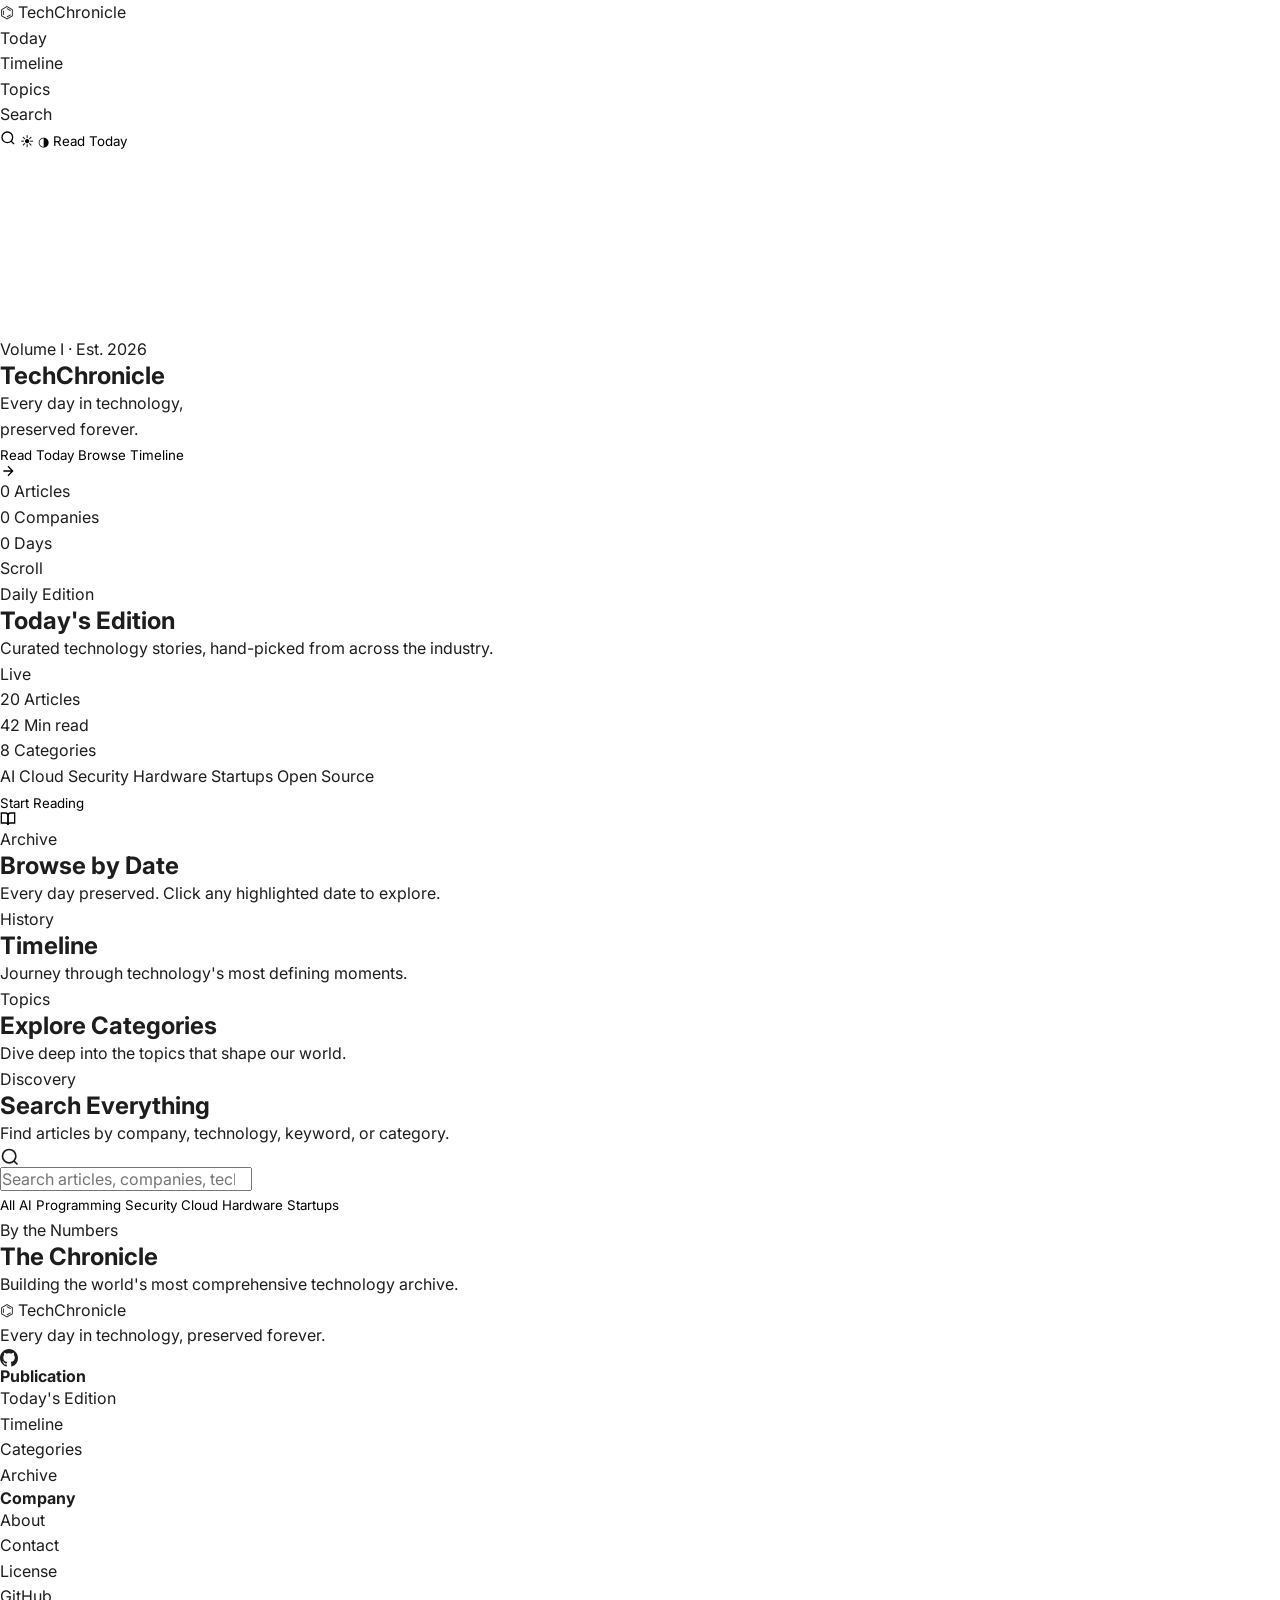
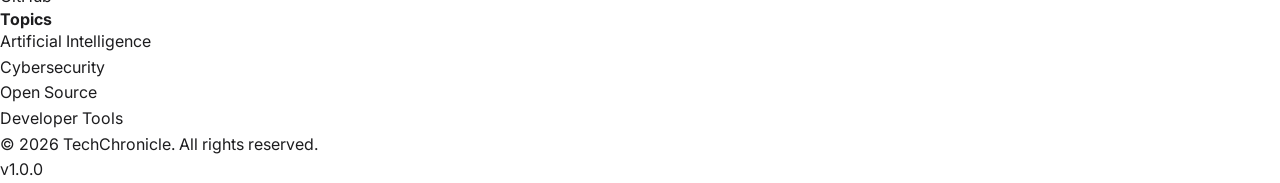
==== index.html @ e3885641 "Add initial site scaffold, CSS variables & reset Introduce the initial front-end scaffold for TechCh" ====
<!DOCTYPE html>
<html lang="en" data-theme="light">
<head>
  <meta charset="UTF-8" />
  <meta name="viewport" content="width=device-width, initial-scale=1.0" />
  <meta name="description" content="TechChronicle — Every day in technology, preserved forever. Premium daily technology publication." />
  <meta name="keywords" content="technology, news, AI, programming, cybersecurity, cloud, startups" />
  <meta property="og:title" content="TechChronicle" />
  <meta property="og:description" content="Every day in technology, preserved forever." />
  <meta property="og:type" content="website" />
  <title>TechChronicle — Every day in technology, preserved forever.</title>
  <link rel="stylesheet" href="css/variables.css" />
  <link rel="stylesheet" href="css/reset.css" />
  <link rel="stylesheet" href="css/typography.css" />
  <link rel="stylesheet" href="css/layout.css" />
  <link rel="stylesheet" href="css/components.css" />
  <link rel="stylesheet" href="css/hero.css" />
  <link rel="stylesheet" href="css/edition.css" />
  <link rel="stylesheet" href="css/reader.css" />
  <link rel="stylesheet" href="css/calendar.css" />
  <link rel="stylesheet" href="css/timeline.css" />
  <link rel="stylesheet" href="css/categories.css" />
  <link rel="stylesheet" href="css/search.css" />
  <link rel="stylesheet" href="css/stats.css" />
  <link rel="stylesheet" href="css/footer.css" />
  <link rel="stylesheet" href="css/animations.css" />
  <link rel="stylesheet" href="css/dark-mode.css" />
  <link rel="preconnect" href="https://fonts.googleapis.com" />
  <link rel="preconnect" href="https://fonts.gstatic.com" crossorigin />
  <link href="https://fonts.googleapis.com/css2?family=Inter:wght@300;400;500;600;700&family=Playfair+Display:ital,wght@0,700;1,400&family=JetBrains+Mono:wght@400;500&display=swap" rel="stylesheet" />
</head>
<body>

  <!-- Navigation -->
  <nav class="nav" id="nav" role="navigation" aria-label="Main navigation">
    <div class="nav__inner">
      <a href="#" class="nav__logo" aria-label="TechChronicle Home">
        <span class="nav__logo-icon" aria-hidden="true">⌬</span>
        <span class="nav__logo-text">TechChronicle</span>
      </a>
      <ul class="nav__links" role="list">
        <li><a href="#edition" class="nav__link">Today</a></li>
        <li><a href="#timeline" class="nav__link">Timeline</a></li>
        <li><a href="#categories" class="nav__link">Topics</a></li>
        <li><a href="#search-section" class="nav__link">Search</a></li>
      </ul>
      <div class="nav__actions">
        <button class="btn btn--ghost btn--sm" id="searchToggle" aria-label="Open search">
          <svg width="16" height="16" viewBox="0 0 24 24" fill="none" stroke="currentColor" stroke-width="2" aria-hidden="true"><circle cx="11" cy="11" r="8"/><path d="m21 21-4.35-4.35"/></svg>
        </button>
        <button class="btn btn--ghost btn--sm theme-toggle" id="themeToggle" aria-label="Toggle dark mode">
          <span class="theme-toggle__icon theme-toggle__sun" aria-hidden="true">☀</span>
          <span class="theme-toggle__icon theme-toggle__moon" aria-hidden="true">◑</span>
        </button>
        <button class="btn btn--primary btn--sm" id="readTodayNav">Read Today</button>
      </div>
      <button class="nav__hamburger" id="navHamburger" aria-label="Toggle menu" aria-expanded="false">
        <span></span><span></span><span></span>
      </button>
    </div>
  </nav>

  <!-- Hero Section -->
  <section class="hero" id="hero" aria-label="Hero">
    <canvas class="hero__canvas" id="heroCanvas" aria-hidden="true"></canvas>
    <div class="hero__grid" aria-hidden="true"></div>
    <div class="hero__inner">
      <div class="hero__badge reveal">
        <span class="hero__badge-dot" aria-hidden="true"></span>
        Volume I · Est. 2026
      </div>
      <h1 class="hero__title reveal">
        <span class="hero__title-line">Tech</span><span class="hero__title-accent">Chronicle</span>
      </h1>
      <p class="hero__subtitle reveal">Every day in technology,<br />preserved forever.</p>
      <div class="hero__actions reveal">
        <button class="btn btn--primary btn--lg" id="readTodayHero">
          Read Today
          <svg width="16" height="16" viewBox="0 0 24 24" fill="none" stroke="currentColor" stroke-width="2" aria-hidden="true"><path d="M5 12h14M12 5l7 7-7 7"/></svg>
        </button>
        <button class="btn btn--ghost btn--lg" id="browseTimeline">
          Browse Timeline
        </button>
      </div>
      <div class="hero__meta reveal">
        <div class="hero__stat">
          <span class="hero__stat-value" data-count="12847">0</span>
          <span class="hero__stat-label">Articles</span>
        </div>
        <div class="hero__divider" aria-hidden="true"></div>
        <div class="hero__stat">
          <span class="hero__stat-value" data-count="4200">0</span>
          <span class="hero__stat-label">Companies</span>
        </div>
        <div class="hero__divider" aria-hidden="true"></div>
        <div class="hero__stat">
          <span class="hero__stat-value" data-count="365">0</span>
          <span class="hero__stat-label">Days</span>
        </div>
      </div>
    </div>
    <div class="hero__scroll-hint reveal" aria-hidden="true">
      <span>Scroll</span>
      <div class="hero__scroll-line"></div>
    </div>
  </section>

  <!-- Today's Edition -->
  <section class="edition" id="edition" aria-label="Today's Edition">
    <div class="container">
      <div class="section-header reveal">
        <div class="section-eyebrow">Daily Edition</div>
        <h2 class="section-title">Today's Edition</h2>
        <p class="section-desc">Curated technology stories, hand-picked from across the industry.</p>
      </div>
      <div class="edition__card reveal" id="editionCard">
        <div class="edition__card-header">
          <div class="edition__date" id="editionDate"></div>
          <div class="edition__badge">Live</div>
        </div>
        <div class="edition__stats">
          <div class="edition__stat">
            <span class="edition__stat-value">20</span>
            <span class="edition__stat-label">Articles</span>
          </div>
          <div class="edition__stat">
            <span class="edition__stat-value">42</span>
            <span class="edition__stat-label">Min read</span>
          </div>
          <div class="edition__stat">
            <span class="edition__stat-value">8</span>
            <span class="edition__stat-label">Categories</span>
          </div>
        </div>
        <div class="edition__categories" id="editionCategories">
          <span class="tag">AI</span>
          <span class="tag">Cloud</span>
          <span class="tag">Security</span>
          <span class="tag">Hardware</span>
          <span class="tag">Startups</span>
          <span class="tag">Open Source</span>
        </div>
        <button class="btn btn--primary btn--lg edition__cta" id="startReadingBtn">
          Start Reading
          <svg width="16" height="16" viewBox="0 0 24 24" fill="none" stroke="currentColor" stroke-width="2" aria-hidden="true"><path d="M2 3h6a4 4 0 0 1 4 4v14a3 3 0 0 0-3-3H2z"/><path d="M22 3h-6a4 4 0 0 0-4 4v14a3 3 0 0 1 3-3h7z"/></svg>
        </button>
      </div>
      <div class="edition__preview reveal" id="articlePreviewGrid"></div>
    </div>
  </section>

  <!-- Reader -->
  <section class="reader" id="reader" aria-label="Article Reader" hidden>
    <div class="reader__progress" id="readerProgress" role="progressbar" aria-valuemin="0" aria-valuemax="100" aria-valuenow="0">
      <div class="reader__progress-bar" id="readerProgressBar"></div>
    </div>
    <div class="reader__header">
      <button class="btn btn--ghost btn--sm" id="closeReader" aria-label="Close reader">
        <svg width="16" height="16" viewBox="0 0 24 24" fill="none" stroke="currentColor" stroke-width="2" aria-hidden="true"><path d="M18 6 6 18M6 6l12 12"/></svg>
        Close
      </button>
      <div class="reader__page-indicator" id="pageIndicator">Page 1 of 20</div>
      <div class="reader__reading-time" id="readerTime">5 min read</div>
    </div>
    <div class="reader__content" id="readerContent" role="main" aria-live="polite"></div>
    <div class="reader__nav">
      <button class="btn btn--ghost" id="prevArticle" aria-label="Previous article">
        <svg width="16" height="16" viewBox="0 0 24 24" fill="none" stroke="currentColor" stroke-width="2" aria-hidden="true"><path d="m15 18-6-6 6-6"/></svg>
        Previous
      </button>
      <div class="reader__dots" id="readerDots" aria-label="Article navigation" role="tablist"></div>
      <button class="btn btn--primary" id="nextArticle" aria-label="Next article">
        Next
        <svg width="16" height="16" viewBox="0 0 24 24" fill="none" stroke="currentColor" stroke-width="2" aria-hidden="true"><path d="m9 18 6-6-6-6"/></svg>
      </button>
    </div>
  </section>

  <!-- Calendar -->
  <section class="calendar-section" id="calendar" aria-label="Article Calendar">
    <div class="container">
      <div class="section-header reveal">
        <div class="section-eyebrow">Archive</div>
        <h2 class="section-title">Browse by Date</h2>
        <p class="section-desc">Every day preserved. Click any highlighted date to explore.</p>
      </div>
      <div class="calendar reveal" id="calendarWidget" role="application" aria-label="Calendar"></div>
    </div>
  </section>

  <!-- Timeline -->
  <section class="timeline-section" id="timeline" aria-label="Timeline">
    <div class="container">
      <div class="section-header reveal">
        <div class="section-eyebrow">History</div>
        <h2 class="section-title">Timeline</h2>
        <p class="section-desc">Journey through technology's most defining moments.</p>
      </div>
      <div class="timeline" id="timelineWidget" role="list"></div>
    </div>
  </section>

  <!-- Categories -->
  <section class="categories-section" id="categories" aria-label="Categories">
    <div class="container">
      <div class="section-header reveal">
        <div class="section-eyebrow">Topics</div>
        <h2 class="section-title">Explore Categories</h2>
        <p class="section-desc">Dive deep into the topics that shape our world.</p>
      </div>
      <div class="categories-grid reveal" id="categoriesGrid" role="list"></div>
    </div>
  </section>

  <!-- Search -->
  <section class="search-section" id="search-section" aria-label="Search">
    <div class="container">
      <div class="section-header reveal">
        <div class="section-eyebrow">Discovery</div>
        <h2 class="section-title">Search Everything</h2>
        <p class="section-desc">Find articles by company, technology, keyword, or category.</p>
      </div>
      <div class="search reveal" id="searchWidget">
        <div class="search__input-wrap">
          <svg class="search__icon" width="20" height="20" viewBox="0 0 24 24" fill="none" stroke="currentColor" stroke-width="2" aria-hidden="true"><circle cx="11" cy="11" r="8"/><path d="m21 21-4.35-4.35"/></svg>
          <input
            type="search"
            class="search__input"
            id="searchInput"
            placeholder="Search articles, companies, technologies…"
            autocomplete="off"
            aria-label="Search articles"
            aria-controls="searchResults"
          />
          <button class="search__clear" id="searchClear" aria-label="Clear search" hidden>
            <svg width="16" height="16" viewBox="0 0 24 24" fill="none" stroke="currentColor" stroke-width="2" aria-hidden="true"><path d="M18 6 6 18M6 6l12 12"/></svg>
          </button>
        </div>
        <div class="search__filters" role="group" aria-label="Filter by category">
          <button class="search__filter active" data-filter="all">All</button>
          <button class="search__filter" data-filter="AI">AI</button>
          <button class="search__filter" data-filter="Programming">Programming</button>
          <button class="search__filter" data-filter="Cybersecurity">Security</button>
          <button class="search__filter" data-filter="Cloud">Cloud</button>
          <button class="search__filter" data-filter="Hardware">Hardware</button>
          <button class="search__filter" data-filter="Startups">Startups</button>
        </div>
        <div class="search__results" id="searchResults" role="region" aria-live="polite" aria-label="Search results"></div>
      </div>
    </div>
  </section>

  <!-- Statistics -->
  <section class="stats-section" id="stats" aria-label="Statistics">
    <div class="container">
      <div class="section-header reveal">
        <div class="section-eyebrow">By the Numbers</div>
        <h2 class="section-title">The Chronicle</h2>
        <p class="section-desc">Building the world's most comprehensive technology archive.</p>
      </div>
      <div class="stats-grid reveal" id="statsGrid" role="list"></div>
    </div>
  </section>

  <!-- Footer -->
  <footer class="footer" role="contentinfo">
    <div class="container">
      <div class="footer__top">
        <div class="footer__brand">
          <a href="#" class="nav__logo" aria-label="TechChronicle Home">
            <span class="nav__logo-icon" aria-hidden="true">⌬</span>
            <span class="nav__logo-text">TechChronicle</span>
          </a>
          <p class="footer__tagline">Every day in technology, preserved forever.</p>
          <div class="footer__social">
            <a href="https://github.com" class="footer__social-link" aria-label="GitHub" rel="noopener">
              <svg width="18" height="18" viewBox="0 0 24 24" fill="currentColor" aria-hidden="true"><path d="M12 0C5.37 0 0 5.37 0 12c0 5.31 3.435 9.795 8.205 11.385.6.105.825-.255.825-.57 0-.285-.015-1.23-.015-2.235-3.015.555-3.795-.735-4.035-1.41-.135-.345-.72-1.41-1.23-1.695-.42-.225-1.02-.78-.015-.795.945-.015 1.62.87 1.845 1.23 1.08 1.815 2.805 1.305 3.495.99.105-.78.42-1.305.765-1.605-2.67-.3-5.46-1.335-5.46-5.925 0-1.305.465-2.385 1.23-3.225-.12-.3-.54-1.53.12-3.18 0 0 1.005-.315 3.3 1.23.96-.27 1.98-.405 3-.405s2.04.135 3 .405c2.295-1.56 3.3-1.23 3.3-1.23.66 1.65.24 2.88.12 3.18.765.84 1.23 1.905 1.23 3.225 0 4.605-2.805 5.625-5.475 5.925.435.375.81 1.095.81 2.22 0 1.605-.015 2.895-.015 3.3 0 .315.225.69.825.57A12.02 12.02 0 0 0 24 12c0-6.63-5.37-12-12-12z"/></svg>
            </a>
          </div>
        </div>
        <div class="footer__links">
          <div class="footer__col">
            <h4 class="footer__col-title">Publication</h4>
            <ul class="footer__col-list" role="list">
              <li><a href="#edition" class="footer__link">Today's Edition</a></li>
              <li><a href="#timeline" class="footer__link">Timeline</a></li>
              <li><a href="#categories" class="footer__link">Categories</a></li>
              <li><a href="#calendar" class="footer__link">Archive</a></li>
            </ul>
          </div>
          <div class="footer__col">
            <h4 class="footer__col-title">Company</h4>
            <ul class="footer__col-list" role="list">
              <li><a href="#" class="footer__link">About</a></li>
              <li><a href="#" class="footer__link">Contact</a></li>
              <li><a href="#" class="footer__link">License</a></li>
              <li><a href="https://github.com" class="footer__link" rel="noopener">GitHub</a></li>
            </ul>
          </div>
          <div class="footer__col">
            <h4 class="footer__col-title">Topics</h4>
            <ul class="footer__col-list" role="list">
              <li><a href="#" class="footer__link">Artificial Intelligence</a></li>
              <li><a href="#" class="footer__link">Cybersecurity</a></li>
              <li><a href="#" class="footer__link">Open Source</a></li>
              <li><a href="#" class="footer__link">Developer Tools</a></li>
            </ul>
          </div>
        </div>
      </div>
      <div class="footer__bottom">
        <p class="footer__copy">© 2026 TechChronicle. All rights reserved.</p>
        <p class="footer__version">v1.0.0</p>
      </div>
    </div>
  </footer>

  <!-- Mobile search overlay -->
  <div class="search-overlay" id="searchOverlay" role="dialog" aria-modal="true" aria-label="Search" hidden>
    <div class="search-overlay__inner">
      <div class="search__input-wrap">
        <svg class="search__icon" width="20" height="20" viewBox="0 0 24 24" fill="none" stroke="currentColor" stroke-width="2" aria-hidden="true"><circle cx="11" cy="11" r="8"/><path d="m21 21-4.35-4.35"/></svg>
        <input type="search" class="search__input" id="overlaySearchInput" placeholder="Search…" autocomplete="off" aria-label="Quick search" />
      </div>
      <button class="btn btn--ghost btn--sm" id="closeSearchOverlay" aria-label="Close search">Cancel</button>
    </div>
  </div>

  <script src="js/data.js"></script>
  <script src="js/theme.js"></script>
  <script src="js/canvas.js"></script>
  <script src="js/hero.js"></script>
  <script src="js/edition.js"></script>
  <script src="js/reader.js"></script>
  <script src="js/calendar.js"></script>
  <script src="js/timeline.js"></script>
  <script src="js/categories.js"></script>
  <script src="js/search.js"></script>
  <script src="js/stats.js"></script>
  <script src="js/nav.js"></script>
  <script src="js/animations.js"></script>
  <script src="js/app.js"></script>
</body>
</html>
---- css/variables.css ----
/* ============================================================
   CSS Custom Properties — Light + Dark tokens
   ============================================================ */

:root {
  /* Brand */
  --accent:        #0A84FF;
  --accent-hover:  #0070E0;
  --accent-soft:   rgba(10, 132, 255, 0.12);

  /* Backgrounds */
  --bg-primary:    #FFFFFF;
  --bg-secondary:  #F5F5F7;
  --bg-tertiary:   #EBEBED;
  --bg-glass:      rgba(255, 255, 255, 0.72);
  --bg-overlay:    rgba(0, 0, 0, 0.48);

  /* Surfaces */
  --surface-1:     #FFFFFF;
  --surface-2:     #F5F5F7;
  --surface-3:     #E8E8ED;

  /* Text */
  --text-primary:  #1D1D1F;
  --text-secondary:#6E6E73;
  --text-tertiary: #8E8E93;
  --text-inverse:  #FFFFFF;

  /* Borders */
  --border:        rgba(0, 0, 0, 0.08);
  --border-strong: rgba(0, 0, 0, 0.16);

  /* Shadows */
  --shadow-xs:  0 1px 2px rgba(0,0,0,.06);
  --shadow-sm:  0 1px 4px rgba(0,0,0,.08), 0 2px 8px rgba(0,0,0,.04);
  --shadow-md:  0 4px 16px rgba(0,0,0,.08), 0 2px 6px rgba(0,0,0,.04);
  --shadow-lg:  0 12px 40px rgba(0,0,0,.12), 0 4px 12px rgba(0,0,0,.06);
  --shadow-xl:  0 24px 64px rgba(0,0,0,.14), 0 8px 20px rgba(0,0,0,.08);

  /* Typography */
  --font-sans:  "Inter", -apple-system, BlinkMacSystemFont, "Segoe UI", sans-serif;
  --font-serif: "Playfair Display", Georgia, serif;
  --font-mono:  "JetBrains Mono", "Fira Code", monospace;

  /* Spacing */
  --space-1:   4px;
  --space-2:   8px;
  --space-3:   12px;
  --space-4:   16px;
  --space-5:   20px;
  --space-6:   24px;
  --space-8:   32px;
  --space-10:  40px;
  --space-12:  48px;
  --space-16:  64px;
  --space-20:  80px;
  --space-24:  96px;
  --space-32:  128px;

  /* Radius */
  --radius-sm:   6px;
  --radius-md:   12px;
  --radius-lg:   20px;
  --radius-xl:   28px;
  --radius-full: 9999px;

  /* Transitions */
  --ease:          cubic-bezier(0.25, 0.46, 0.45, 0.94);
  --ease-spring:   cubic-bezier(0.34, 1.56, 0.64, 1);
  --ease-out:      cubic-bezier(0.0, 0.0, 0.2, 1);
  --ease-in-out:   cubic-bezier(0.4, 0, 0.2, 1);
  --dur-fast:      150ms;
  --dur-base:      250ms;
  --dur-slow:      400ms;
  --dur-slower:    600ms;

  /* Layout */
  --nav-height:    64px;
  --container-xl:  1280px;
  --container-lg:  1024px;
  --container-md:  768px;

  /* Z-index */
  --z-base:    0;
  --z-raised:  10;
  --z-dropdown:200;
  --z-sticky:  300;
  --z-modal:   400;
  --z-toast:   500;
}

/* Dark mode tokens */
[data-theme="dark"] {
  --bg-primary:    #000000;
  --bg-secondary:  #111113;
  --bg-tertiary:   #1C1C1E;
  --bg-glass:      rgba(28, 28, 30, 0.80);
  --bg-overlay:    rgba(0, 0, 0, 0.72);

  --surface-1:     #1C1C1E;
  --surface-2:     #2C2C2E;
  --surface-3:     #3A3A3C;

  --text-primary:  #F5F5F7;
  --text-secondary:#A1A1A6;
  --text-tertiary: #6E6E73;
  --text-inverse:  #1D1D1F;

  --border:        rgba(255, 255, 255, 0.08);
  --border-strong: rgba(255, 255, 255, 0.16);

  --shadow-xs:  0 1px 2px rgba(0,0,0,.24);
  --shadow-sm:  0 1px 4px rgba(0,0,0,.32), 0 2px 8px rgba(0,0,0,.16);
  --shadow-md:  0 4px 16px rgba(0,0,0,.32), 0 2px 6px rgba(0,0,0,.16);
  --shadow-lg:  0 12px 40px rgba(0,0,0,.48), 0 4px 12px rgba(0,0,0,.24);
  --shadow-xl:  0 24px 64px rgba(0,0,0,.56), 0 8px 20px rgba(0,0,0,.32);

  --accent-soft: rgba(10, 132, 255, 0.18);
}
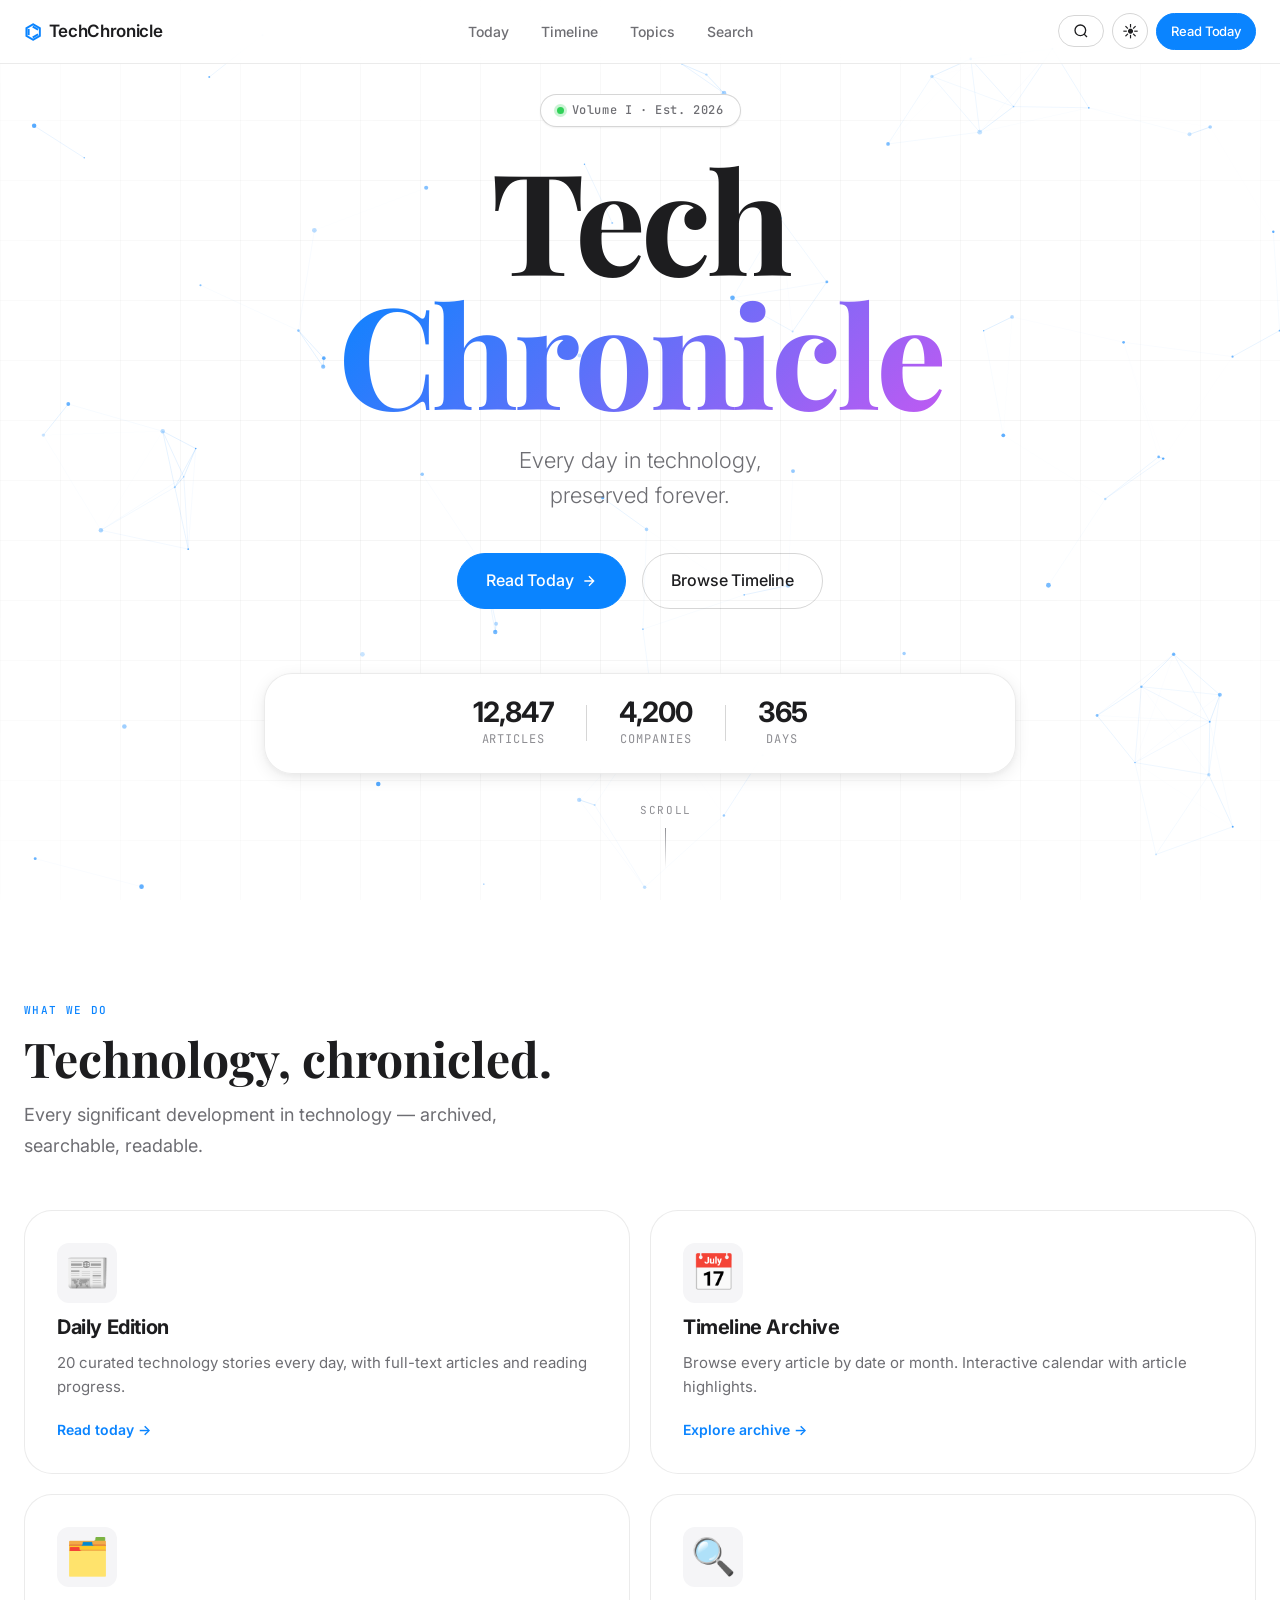
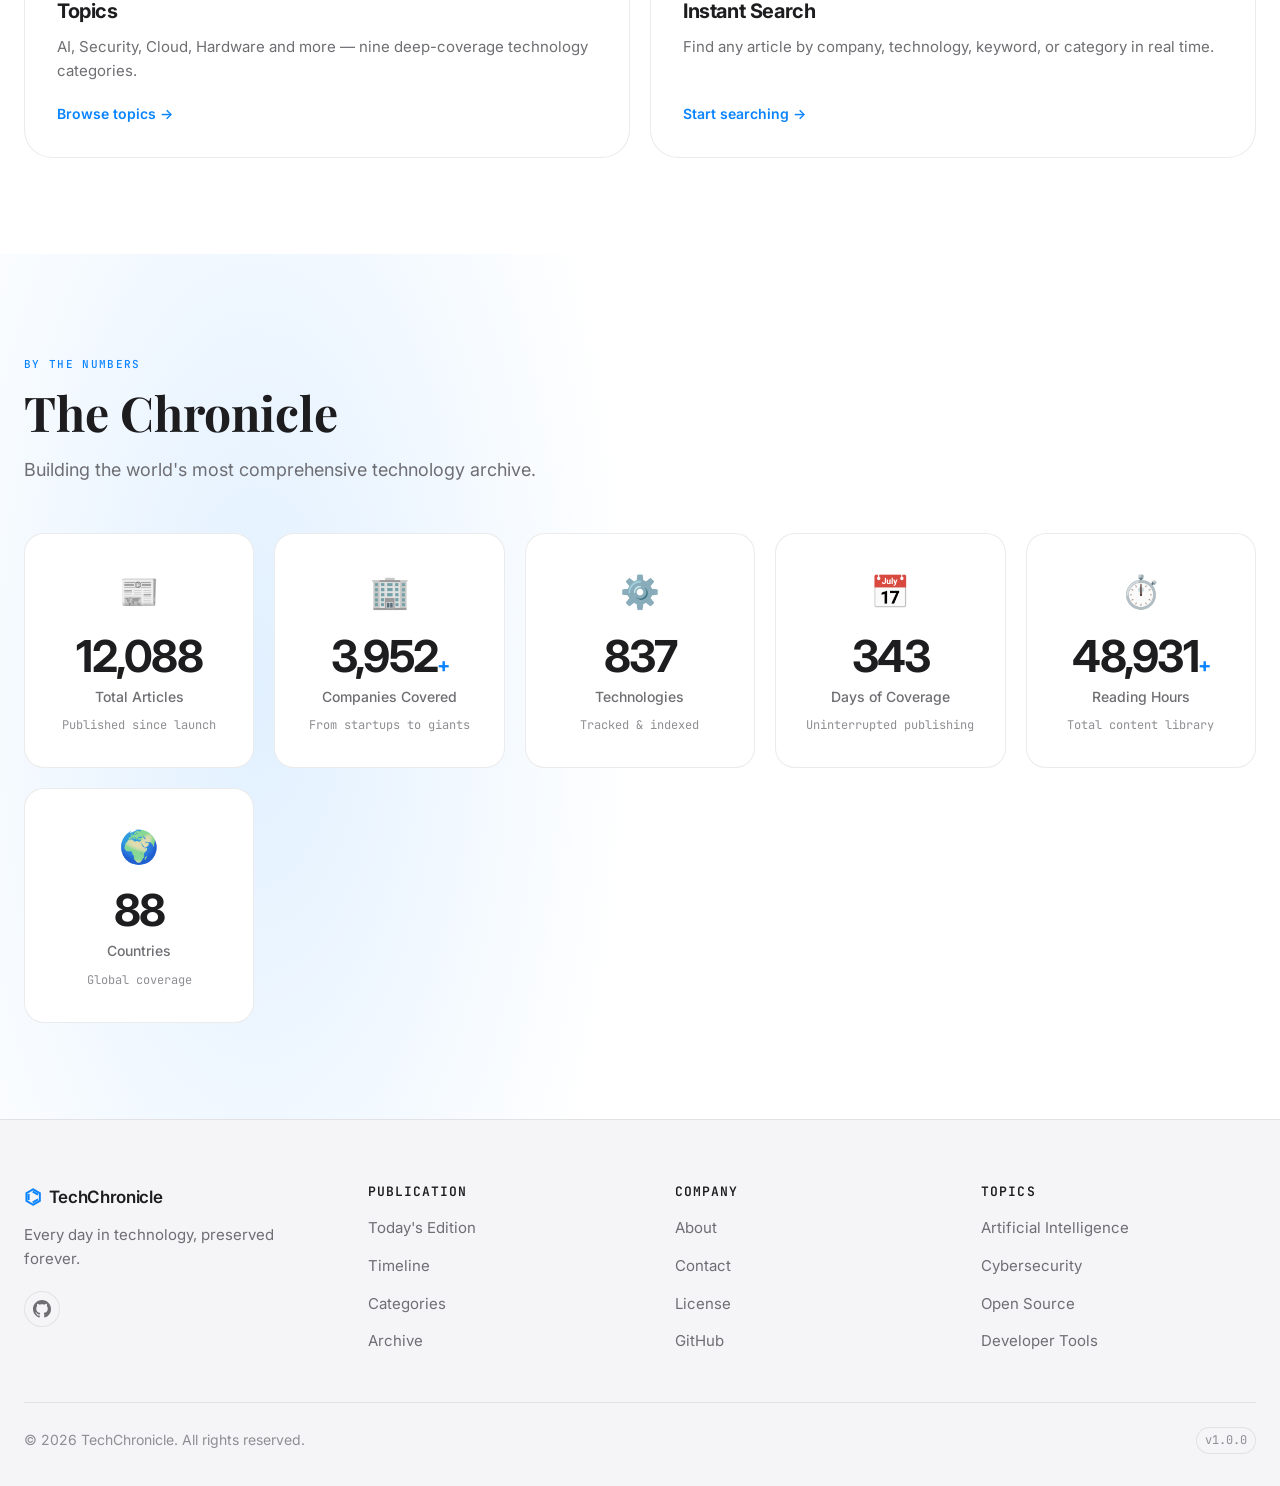
==== commit 03e378da: "ok" ====
--- a/index.html
+++ b/index.html
@@ -15,15 +15,10 @@
   <link rel="stylesheet" href="css/layout.css" />
   <link rel="stylesheet" href="css/components.css" />
   <link rel="stylesheet" href="css/hero.css" />
-  <link rel="stylesheet" href="css/edition.css" />
-  <link rel="stylesheet" href="css/reader.css" />
-  <link rel="stylesheet" href="css/calendar.css" />
-  <link rel="stylesheet" href="css/timeline.css" />
-  <link rel="stylesheet" href="css/categories.css" />
-  <link rel="stylesheet" href="css/search.css" />
   <link rel="stylesheet" href="css/stats.css" />
   <link rel="stylesheet" href="css/footer.css" />
   <link rel="stylesheet" href="css/animations.css" />
+  <link rel="stylesheet" href="css/pages.css" />
   <link rel="stylesheet" href="css/dark-mode.css" />
   <link rel="preconnect" href="https://fonts.googleapis.com" />
   <link rel="preconnect" href="https://fonts.gstatic.com" crossorigin />
@@ -34,27 +29,27 @@
   <!-- Navigation -->
   <nav class="nav" id="nav" role="navigation" aria-label="Main navigation">
     <div class="nav__inner">
-      <a href="#" class="nav__logo" aria-label="TechChronicle Home">
+      <a href="index.html" class="nav__logo" aria-label="TechChronicle Home">
         <span class="nav__logo-icon" aria-hidden="true">⌬</span>
         <span class="nav__logo-text">TechChronicle</span>
       </a>
       <ul class="nav__links" role="list">
-        <li><a href="#edition" class="nav__link">Today</a></li>
-        <li><a href="#timeline" class="nav__link">Timeline</a></li>
-        <li><a href="#categories" class="nav__link">Topics</a></li>
-        <li><a href="#search-section" class="nav__link">Search</a></li>
+        <li><a href="today.html"    class="nav__link">Today</a></li>
+        <li><a href="timeline.html" class="nav__link">Timeline</a></li>
+        <li><a href="topics.html"   class="nav__link">Topics</a></li>
+        <li><a href="search.html"   class="nav__link">Search</a></li>
       </ul>
       <div class="nav__actions">
-        <button class="btn btn--ghost btn--sm" id="searchToggle" aria-label="Open search">
+        <a href="search.html" class="btn btn--ghost btn--sm" aria-label="Search">
           <svg width="16" height="16" viewBox="0 0 24 24" fill="none" stroke="currentColor" stroke-width="2" aria-hidden="true"><circle cx="11" cy="11" r="8"/><path d="m21 21-4.35-4.35"/></svg>
-        </button>
-        <button class="btn btn--ghost btn--sm theme-toggle" id="themeToggle" aria-label="Toggle dark mode">
+        </a>
+        <button type="button" class="btn btn--ghost btn--sm theme-toggle" id="themeToggle" aria-label="Toggle dark mode">
           <span class="theme-toggle__icon theme-toggle__sun" aria-hidden="true">☀</span>
           <span class="theme-toggle__icon theme-toggle__moon" aria-hidden="true">◑</span>
         </button>
-        <button class="btn btn--primary btn--sm" id="readTodayNav">Read Today</button>
-      </div>
-      <button class="nav__hamburger" id="navHamburger" aria-label="Toggle menu" aria-expanded="false">
+        <a href="today.html" class="btn btn--primary btn--sm">Read Today</a>
+      </div>
+      <button type="button" class="nav__hamburger" id="navHamburger" aria-label="Toggle menu" aria-expanded="false">
         <span></span><span></span><span></span>
       </button>
     </div>
@@ -74,13 +69,11 @@
       </h1>
       <p class="hero__subtitle reveal">Every day in technology,<br />preserved forever.</p>
       <div class="hero__actions reveal">
-        <button class="btn btn--primary btn--lg" id="readTodayHero">
+        <a href="today.html" class="btn btn--primary btn--lg">
           Read Today
           <svg width="16" height="16" viewBox="0 0 24 24" fill="none" stroke="currentColor" stroke-width="2" aria-hidden="true"><path d="M5 12h14M12 5l7 7-7 7"/></svg>
-        </button>
-        <button class="btn btn--ghost btn--lg" id="browseTimeline">
-          Browse Timeline
-        </button>
+        </a>
+        <a href="timeline.html" class="btn btn--ghost btn--lg">Browse Timeline</a>
       </div>
       <div class="hero__meta reveal">
         <div class="hero__stat">
@@ -105,147 +98,39 @@
     </div>
   </section>
 
-  <!-- Today's Edition -->
-  <section class="edition" id="edition" aria-label="Today's Edition">
+  <!-- Feature Cards -->
+  <section class="features" id="features" aria-label="Features">
     <div class="container">
       <div class="section-header reveal">
-        <div class="section-eyebrow">Daily Edition</div>
-        <h2 class="section-title">Today's Edition</h2>
-        <p class="section-desc">Curated technology stories, hand-picked from across the industry.</p>
-      </div>
-      <div class="edition__card reveal" id="editionCard">
-        <div class="edition__card-header">
-          <div class="edition__date" id="editionDate"></div>
-          <div class="edition__badge">Live</div>
-        </div>
-        <div class="edition__stats">
-          <div class="edition__stat">
-            <span class="edition__stat-value">20</span>
-            <span class="edition__stat-label">Articles</span>
-          </div>
-          <div class="edition__stat">
-            <span class="edition__stat-value">42</span>
-            <span class="edition__stat-label">Min read</span>
-          </div>
-          <div class="edition__stat">
-            <span class="edition__stat-value">8</span>
-            <span class="edition__stat-label">Categories</span>
-          </div>
-        </div>
-        <div class="edition__categories" id="editionCategories">
-          <span class="tag">AI</span>
-          <span class="tag">Cloud</span>
-          <span class="tag">Security</span>
-          <span class="tag">Hardware</span>
-          <span class="tag">Startups</span>
-          <span class="tag">Open Source</span>
-        </div>
-        <button class="btn btn--primary btn--lg edition__cta" id="startReadingBtn">
-          Start Reading
-          <svg width="16" height="16" viewBox="0 0 24 24" fill="none" stroke="currentColor" stroke-width="2" aria-hidden="true"><path d="M2 3h6a4 4 0 0 1 4 4v14a3 3 0 0 0-3-3H2z"/><path d="M22 3h-6a4 4 0 0 0-4 4v14a3 3 0 0 1 3-3h7z"/></svg>
-        </button>
-      </div>
-      <div class="edition__preview reveal" id="articlePreviewGrid"></div>
-    </div>
-  </section>
-
-  <!-- Reader -->
-  <section class="reader" id="reader" aria-label="Article Reader" hidden>
-    <div class="reader__progress" id="readerProgress" role="progressbar" aria-valuemin="0" aria-valuemax="100" aria-valuenow="0">
-      <div class="reader__progress-bar" id="readerProgressBar"></div>
-    </div>
-    <div class="reader__header">
-      <button class="btn btn--ghost btn--sm" id="closeReader" aria-label="Close reader">
-        <svg width="16" height="16" viewBox="0 0 24 24" fill="none" stroke="currentColor" stroke-width="2" aria-hidden="true"><path d="M18 6 6 18M6 6l12 12"/></svg>
-        Close
-      </button>
-      <div class="reader__page-indicator" id="pageIndicator">Page 1 of 20</div>
-      <div class="reader__reading-time" id="readerTime">5 min read</div>
-    </div>
-    <div class="reader__content" id="readerContent" role="main" aria-live="polite"></div>
-    <div class="reader__nav">
-      <button class="btn btn--ghost" id="prevArticle" aria-label="Previous article">
-        <svg width="16" height="16" viewBox="0 0 24 24" fill="none" stroke="currentColor" stroke-width="2" aria-hidden="true"><path d="m15 18-6-6 6-6"/></svg>
-        Previous
-      </button>
-      <div class="reader__dots" id="readerDots" aria-label="Article navigation" role="tablist"></div>
-      <button class="btn btn--primary" id="nextArticle" aria-label="Next article">
-        Next
-        <svg width="16" height="16" viewBox="0 0 24 24" fill="none" stroke="currentColor" stroke-width="2" aria-hidden="true"><path d="m9 18 6-6-6-6"/></svg>
-      </button>
-    </div>
-  </section>
-
-  <!-- Calendar -->
-  <section class="calendar-section" id="calendar" aria-label="Article Calendar">
-    <div class="container">
-      <div class="section-header reveal">
-        <div class="section-eyebrow">Archive</div>
-        <h2 class="section-title">Browse by Date</h2>
-        <p class="section-desc">Every day preserved. Click any highlighted date to explore.</p>
-      </div>
-      <div class="calendar reveal" id="calendarWidget" role="application" aria-label="Calendar"></div>
-    </div>
-  </section>
-
-  <!-- Timeline -->
-  <section class="timeline-section" id="timeline" aria-label="Timeline">
-    <div class="container">
-      <div class="section-header reveal">
-        <div class="section-eyebrow">History</div>
-        <h2 class="section-title">Timeline</h2>
-        <p class="section-desc">Journey through technology's most defining moments.</p>
-      </div>
-      <div class="timeline" id="timelineWidget" role="list"></div>
-    </div>
-  </section>
-
-  <!-- Categories -->
-  <section class="categories-section" id="categories" aria-label="Categories">
-    <div class="container">
-      <div class="section-header reveal">
-        <div class="section-eyebrow">Topics</div>
-        <h2 class="section-title">Explore Categories</h2>
-        <p class="section-desc">Dive deep into the topics that shape our world.</p>
-      </div>
-      <div class="categories-grid reveal" id="categoriesGrid" role="list"></div>
-    </div>
-  </section>
-
-  <!-- Search -->
-  <section class="search-section" id="search-section" aria-label="Search">
-    <div class="container">
-      <div class="section-header reveal">
-        <div class="section-eyebrow">Discovery</div>
-        <h2 class="section-title">Search Everything</h2>
-        <p class="section-desc">Find articles by company, technology, keyword, or category.</p>
-      </div>
-      <div class="search reveal" id="searchWidget">
-        <div class="search__input-wrap">
-          <svg class="search__icon" width="20" height="20" viewBox="0 0 24 24" fill="none" stroke="currentColor" stroke-width="2" aria-hidden="true"><circle cx="11" cy="11" r="8"/><path d="m21 21-4.35-4.35"/></svg>
-          <input
-            type="search"
-            class="search__input"
-            id="searchInput"
-            placeholder="Search articles, companies, technologies…"
-            autocomplete="off"
-            aria-label="Search articles"
-            aria-controls="searchResults"
-          />
-          <button class="search__clear" id="searchClear" aria-label="Clear search" hidden>
-            <svg width="16" height="16" viewBox="0 0 24 24" fill="none" stroke="currentColor" stroke-width="2" aria-hidden="true"><path d="M18 6 6 18M6 6l12 12"/></svg>
-          </button>
-        </div>
-        <div class="search__filters" role="group" aria-label="Filter by category">
-          <button class="search__filter active" data-filter="all">All</button>
-          <button class="search__filter" data-filter="AI">AI</button>
-          <button class="search__filter" data-filter="Programming">Programming</button>
-          <button class="search__filter" data-filter="Cybersecurity">Security</button>
-          <button class="search__filter" data-filter="Cloud">Cloud</button>
-          <button class="search__filter" data-filter="Hardware">Hardware</button>
-          <button class="search__filter" data-filter="Startups">Startups</button>
-        </div>
-        <div class="search__results" id="searchResults" role="region" aria-live="polite" aria-label="Search results"></div>
+        <div class="section-eyebrow">What we do</div>
+        <h2 class="section-title">Technology, chronicled.</h2>
+        <p class="section-desc">Every significant development in technology — archived, searchable, readable.</p>
+      </div>
+      <div class="features__grid reveal">
+        <a href="today.html" class="feature-card">
+          <div class="feature-card__icon">📰</div>
+          <h3 class="feature-card__title">Daily Edition</h3>
+          <p class="feature-card__desc">20 curated technology stories every day, with full-text articles and reading progress.</p>
+          <span class="feature-card__link">Read today →</span>
+        </a>
+        <a href="timeline.html" class="feature-card">
+          <div class="feature-card__icon">📅</div>
+          <h3 class="feature-card__title">Timeline Archive</h3>
+          <p class="feature-card__desc">Browse every article by date or month. Interactive calendar with article highlights.</p>
+          <span class="feature-card__link">Explore archive →</span>
+        </a>
+        <a href="topics.html" class="feature-card">
+          <div class="feature-card__icon">🗂️</div>
+          <h3 class="feature-card__title">Topics</h3>
+          <p class="feature-card__desc">AI, Security, Cloud, Hardware and more — nine deep-coverage technology categories.</p>
+          <span class="feature-card__link">Browse topics →</span>
+        </a>
+        <a href="search.html" class="feature-card">
+          <div class="feature-card__icon">🔍</div>
+          <h3 class="feature-card__title">Instant Search</h3>
+          <p class="feature-card__desc">Find any article by company, technology, keyword, or category in real time.</p>
+          <span class="feature-card__link">Start searching →</span>
+        </a>
       </div>
     </div>
   </section>
@@ -267,7 +152,7 @@
     <div class="container">
       <div class="footer__top">
         <div class="footer__brand">
-          <a href="#" class="nav__logo" aria-label="TechChronicle Home">
+          <a href="index.html" class="nav__logo" aria-label="TechChronicle Home">
             <span class="nav__logo-icon" aria-hidden="true">⌬</span>
             <span class="nav__logo-text">TechChronicle</span>
           </a>
@@ -282,10 +167,10 @@
           <div class="footer__col">
             <h4 class="footer__col-title">Publication</h4>
             <ul class="footer__col-list" role="list">
-              <li><a href="#edition" class="footer__link">Today's Edition</a></li>
-              <li><a href="#timeline" class="footer__link">Timeline</a></li>
-              <li><a href="#categories" class="footer__link">Categories</a></li>
-              <li><a href="#calendar" class="footer__link">Archive</a></li>
+              <li><a href="today.html"    class="footer__link">Today's Edition</a></li>
+              <li><a href="timeline.html" class="footer__link">Timeline</a></li>
+              <li><a href="topics.html"   class="footer__link">Categories</a></li>
+              <li><a href="timeline.html" class="footer__link">Archive</a></li>
             </ul>
           </div>
           <div class="footer__col">
@@ -300,10 +185,10 @@
           <div class="footer__col">
             <h4 class="footer__col-title">Topics</h4>
             <ul class="footer__col-list" role="list">
-              <li><a href="#" class="footer__link">Artificial Intelligence</a></li>
-              <li><a href="#" class="footer__link">Cybersecurity</a></li>
-              <li><a href="#" class="footer__link">Open Source</a></li>
-              <li><a href="#" class="footer__link">Developer Tools</a></li>
+              <li><a href="topics.html" class="footer__link">Artificial Intelligence</a></li>
+              <li><a href="topics.html" class="footer__link">Cybersecurity</a></li>
+              <li><a href="topics.html" class="footer__link">Open Source</a></li>
+              <li><a href="topics.html" class="footer__link">Developer Tools</a></li>
             </ul>
           </div>
         </div>
@@ -314,28 +199,11 @@
       </div>
     </div>
   </footer>
-
-  <!-- Mobile search overlay -->
-  <div class="search-overlay" id="searchOverlay" role="dialog" aria-modal="true" aria-label="Search" hidden>
-    <div class="search-overlay__inner">
-      <div class="search__input-wrap">
-        <svg class="search__icon" width="20" height="20" viewBox="0 0 24 24" fill="none" stroke="currentColor" stroke-width="2" aria-hidden="true"><circle cx="11" cy="11" r="8"/><path d="m21 21-4.35-4.35"/></svg>
-        <input type="search" class="search__input" id="overlaySearchInput" placeholder="Search…" autocomplete="off" aria-label="Quick search" />
-      </div>
-      <button class="btn btn--ghost btn--sm" id="closeSearchOverlay" aria-label="Close search">Cancel</button>
-    </div>
-  </div>
 
   <script src="js/data.js"></script>
   <script src="js/theme.js"></script>
   <script src="js/canvas.js"></script>
   <script src="js/hero.js"></script>
-  <script src="js/edition.js"></script>
-  <script src="js/reader.js"></script>
-  <script src="js/calendar.js"></script>
-  <script src="js/timeline.js"></script>
-  <script src="js/categories.js"></script>
-  <script src="js/search.js"></script>
   <script src="js/stats.js"></script>
   <script src="js/nav.js"></script>
   <script src="js/animations.js"></script>
--- a/css/typography.css
+++ b/css/typography.css
@@ -0,0 +1,143 @@
+/* ============================================================
+   Typography
+   ============================================================ */
+
+.section-eyebrow {
+  display: inline-block;
+  font-family: var(--font-mono);
+  font-size: 11px;
+  font-weight: 500;
+  letter-spacing: 0.12em;
+  text-transform: uppercase;
+  color: var(--accent);
+  margin-bottom: var(--space-3);
+}
+
+.section-title {
+  font-family: var(--font-serif);
+  font-size: clamp(2rem, 4vw, 3rem);
+  font-weight: 700;
+  color: var(--text-primary);
+  margin-bottom: var(--space-4);
+  line-height: 1.1;
+}
+
+.section-desc {
+  font-size: 1.125rem;
+  color: var(--text-secondary);
+  max-width: 540px;
+  line-height: 1.7;
+}
+
+.section-header {
+  margin-bottom: var(--space-12);
+}
+
+/* Article typography inside reader */
+.article-title {
+  font-family: var(--font-serif);
+  font-size: clamp(1.75rem, 3.5vw, 2.75rem);
+  font-weight: 700;
+  line-height: 1.15;
+  color: var(--text-primary);
+  margin-bottom: var(--space-6);
+}
+
+.article-meta {
+  display: flex;
+  align-items: center;
+  gap: var(--space-4);
+  font-size: 0.8125rem;
+  color: var(--text-tertiary);
+  font-family: var(--font-mono);
+  margin-bottom: var(--space-8);
+  flex-wrap: wrap;
+}
+
+.article-meta span { display: flex; align-items: center; gap: var(--space-1); }
+
+.article-body {
+  font-size: 1.0625rem;
+  line-height: 1.8;
+  color: var(--text-primary);
+}
+
+.article-body p {
+  margin-bottom: var(--space-5);
+}
+
+.article-body p:first-of-type::first-letter {
+  font-family: var(--font-serif);
+  font-size: 3.5em;
+  font-weight: 700;
+  float: left;
+  line-height: 0.8;
+  margin-right: var(--space-2);
+  margin-top: var(--space-1);
+  color: var(--accent);
+}
+
+.article-body h3 {
+  font-family: var(--font-serif);
+  font-size: 1.375rem;
+  font-weight: 700;
+  margin: var(--space-8) 0 var(--space-4);
+  color: var(--text-primary);
+}
+
+.article-body code {
+  font-family: var(--font-mono);
+  font-size: 0.875em;
+  background: var(--surface-2);
+  padding: 2px 6px;
+  border-radius: var(--radius-sm);
+  color: var(--accent);
+}
+
+.article-body blockquote {
+  border-left: 3px solid var(--accent);
+  padding-left: var(--space-6);
+  margin: var(--space-8) 0;
+  font-family: var(--font-serif);
+  font-style: italic;
+  font-size: 1.25rem;
+  color: var(--text-secondary);
+  line-height: 1.6;
+}
+
+.article-tags {
+  display: flex;
+  flex-wrap: wrap;
+  gap: var(--space-2);
+  margin-top: var(--space-10);
+  padding-top: var(--space-6);
+  border-top: 1px solid var(--border);
+}
+
+/* Tags */
+.tag {
+  display: inline-flex;
+  align-items: center;
+  gap: var(--space-1);
+  padding: 4px 10px;
+  background: var(--surface-2);
+  border: 1px solid var(--border);
+  border-radius: var(--radius-full);
+  font-size: 0.75rem;
+  font-weight: 500;
+  color: var(--text-secondary);
+  white-space: nowrap;
+  transition: all var(--dur-fast) var(--ease);
+}
+
+.tag:hover {
+  background: var(--accent-soft);
+  border-color: var(--accent);
+  color: var(--accent);
+}
+
+.tag--accent {
+  background: var(--accent-soft);
+  border-color: transparent;
+  color: var(--accent);
+}
--- a/css/layout.css
+++ b/css/layout.css
@@ -0,0 +1,60 @@
+/* ============================================================
+   Layout Utilities
+   ============================================================ */
+
+.container {
+  width: 100%;
+  max-width: var(--container-xl);
+  margin: 0 auto;
+  padding: 0 var(--space-6);
+}
+
+@media (max-width: 768px) {
+  .container { padding: 0 var(--space-4); }
+}
+
+section {
+  padding: var(--space-24) 0;
+}
+
+@media (max-width: 768px) {
+  section { padding: var(--space-16) 0; }
+}
+
+/* Grid helpers */
+.grid-2 { display: grid; grid-template-columns: repeat(2, 1fr); gap: var(--space-6); }
+.grid-3 { display: grid; grid-template-columns: repeat(3, 1fr); gap: var(--space-6); }
+.grid-4 { display: grid; grid-template-columns: repeat(4, 1fr); gap: var(--space-6); }
+
+@media (max-width: 1024px) {
+  .grid-4 { grid-template-columns: repeat(2, 1fr); }
+  .grid-3 { grid-template-columns: repeat(2, 1fr); }
+}
+
+@media (max-width: 640px) {
+  .grid-4, .grid-3, .grid-2 { grid-template-columns: 1fr; }
+}
+
+/* Flex helpers */
+.flex     { display: flex; }
+.flex-col { flex-direction: column; }
+.items-center { align-items: center; }
+.justify-between { justify-content: space-between; }
+.gap-2 { gap: var(--space-2); }
+.gap-4 { gap: var(--space-4); }
+.gap-6 { gap: var(--space-6); }
+
+/* Visibility */
+[hidden] { display: none !important; }
+
+.sr-only {
+  position: absolute;
+  width: 1px;
+  height: 1px;
+  padding: 0;
+  margin: -1px;
+  overflow: hidden;
+  clip: rect(0,0,0,0);
+  white-space: nowrap;
+  border-width: 0;
+}
--- a/css/components.css
+++ b/css/components.css
@@ -0,0 +1,235 @@
+/* ============================================================
+   Shared Components — Buttons, Cards, Nav
+   ============================================================ */
+
+/* ---- Buttons ---- */
+.btn {
+  display: inline-flex;
+  align-items: center;
+  gap: var(--space-2);
+  padding: 10px 20px;
+  border-radius: var(--radius-full);
+  font-family: var(--font-sans);
+  font-size: 0.9375rem;
+  font-weight: 500;
+  white-space: nowrap;
+  transition: all var(--dur-fast) var(--ease);
+  position: relative;
+  overflow: hidden;
+  border: 1.5px solid transparent;
+  letter-spacing: -0.01em;
+}
+
+.btn--sm { padding: 7px 14px; font-size: 0.8125rem; }
+.btn--lg { padding: 14px 28px; font-size: 1rem; }
+
+.btn--primary {
+  background: var(--accent);
+  color: #fff;
+  border-color: var(--accent);
+}
+.btn--primary:hover {
+  background: var(--accent-hover);
+  border-color: var(--accent-hover);
+  transform: translateY(-1px);
+  box-shadow: 0 4px 16px rgba(10,132,255,.35);
+}
+.btn--primary:active { transform: translateY(0); box-shadow: none; }
+
+.btn--ghost {
+  background: transparent;
+  color: var(--text-primary);
+  border-color: var(--border-strong);
+}
+.btn--ghost:hover {
+  background: var(--surface-2);
+  border-color: var(--border-strong);
+}
+
+.btn--outline {
+  background: transparent;
+  color: var(--accent);
+  border-color: var(--accent);
+}
+.btn--outline:hover {
+  background: var(--accent-soft);
+}
+
+/* Ripple */
+.btn::after {
+  content: '';
+  position: absolute;
+  inset: 0;
+  border-radius: inherit;
+  background: radial-gradient(circle, rgba(255,255,255,0.3) 0%, transparent 70%);
+  opacity: 0;
+  transition: opacity var(--dur-fast) var(--ease);
+}
+.btn:active::after { opacity: 1; }
+
+/* ---- Navigation ---- */
+.nav {
+  position: fixed;
+  top: 0;
+  left: 0;
+  right: 0;
+  z-index: var(--z-sticky);
+  height: var(--nav-height);
+  background: var(--bg-glass);
+  backdrop-filter: blur(20px) saturate(180%);
+  -webkit-backdrop-filter: blur(20px) saturate(180%);
+  border-bottom: 1px solid var(--border);
+  transition: background var(--dur-slow) var(--ease), border-color var(--dur-slow) var(--ease), box-shadow var(--dur-slow) var(--ease);
+}
+
+.nav.scrolled {
+  box-shadow: var(--shadow-sm);
+}
+
+.nav__inner {
+  display: flex;
+  align-items: center;
+  justify-content: space-between;
+  height: 100%;
+  max-width: var(--container-xl);
+  margin: 0 auto;
+  padding: 0 var(--space-6);
+  gap: var(--space-8);
+}
+
+.nav__logo {
+  display: flex;
+  align-items: center;
+  gap: var(--space-2);
+  font-family: var(--font-sans);
+  font-weight: 600;
+  font-size: 1.0625rem;
+  color: var(--text-primary);
+  letter-spacing: -0.02em;
+  text-decoration: none;
+  flex-shrink: 0;
+}
+
+.nav__logo-icon {
+  font-size: 1.25rem;
+  color: var(--accent);
+  line-height: 1;
+}
+
+.nav__links {
+  display: flex;
+  align-items: center;
+  gap: var(--space-1);
+  flex: 1;
+  justify-content: center;
+}
+
+.nav__link {
+  padding: 6px 14px;
+  border-radius: var(--radius-full);
+  font-size: 0.875rem;
+  font-weight: 500;
+  color: var(--text-secondary);
+  transition: all var(--dur-fast) var(--ease);
+}
+.nav__link:hover {
+  color: var(--text-primary);
+  background: var(--surface-2);
+}
+.nav__link.active {
+  color: var(--accent);
+  background: var(--accent-soft);
+}
+
+.nav__actions {
+  display: flex;
+  align-items: center;
+  gap: var(--space-2);
+  flex-shrink: 0;
+}
+
+.nav__hamburger {
+  display: none;
+  flex-direction: column;
+  gap: 5px;
+  padding: var(--space-2);
+  border-radius: var(--radius-sm);
+}
+.nav__hamburger span {
+  display: block;
+  width: 20px;
+  height: 2px;
+  background: var(--text-primary);
+  border-radius: 2px;
+  transition: all var(--dur-base) var(--ease);
+}
+.nav__hamburger.open span:nth-child(1) { transform: translateY(7px) rotate(45deg); }
+.nav__hamburger.open span:nth-child(2) { opacity: 0; }
+.nav__hamburger.open span:nth-child(3) { transform: translateY(-7px) rotate(-45deg); }
+
+/* Theme toggle */
+.theme-toggle { position: relative; width: 36px; height: 36px; padding: 0; justify-content: center; }
+.theme-toggle__icon {
+  position: absolute;
+  font-size: 1rem;
+  transition: opacity var(--dur-base) var(--ease), transform var(--dur-base) var(--ease);
+  line-height: 1;
+}
+.theme-toggle__sun  { opacity: 1; transform: scale(1); }
+.theme-toggle__moon { opacity: 0; transform: scale(0.5); }
+
+[data-theme="dark"] .theme-toggle__sun  { opacity: 0; transform: scale(0.5); }
+[data-theme="dark"] .theme-toggle__moon { opacity: 1; transform: scale(1); }
+
+/* ---- Glass Card ---- */
+.glass-card {
+  background: var(--bg-glass);
+  backdrop-filter: blur(12px) saturate(160%);
+  -webkit-backdrop-filter: blur(12px) saturate(160%);
+  border: 1px solid var(--border);
+  border-radius: var(--radius-lg);
+  box-shadow: var(--shadow-md);
+}
+
+/* ---- Card ---- */
+.card {
+  background: var(--surface-1);
+  border: 1px solid var(--border);
+  border-radius: var(--radius-lg);
+  box-shadow: var(--shadow-sm);
+  overflow: hidden;
+  transition: all var(--dur-base) var(--ease);
+}
+.card:hover {
+  box-shadow: var(--shadow-md);
+  transform: translateY(-2px);
+  border-color: var(--border-strong);
+}
+
+@media (max-width: 768px) {
+  .nav__links { display: none; }
+  .nav__hamburger { display: flex; }
+  .nav__actions .btn--primary { display: none; }
+
+  .nav.mobile-open .nav__links {
+    display: flex;
+    flex-direction: column;
+    position: fixed;
+    top: var(--nav-height);
+    left: 0;
+    right: 0;
+    background: var(--bg-glass);
+    backdrop-filter: blur(20px);
+    -webkit-backdrop-filter: blur(20px);
+    padding: var(--space-4);
+    border-bottom: 1px solid var(--border);
+    box-shadow: var(--shadow-md);
+    gap: var(--space-1);
+    z-index: var(--z-dropdown);
+  }
+  .nav.mobile-open .nav__link {
+    padding: var(--space-3) var(--space-4);
+    width: 100%;
+    text-align: center;
+  }
+}
--- a/css/hero.css
+++ b/css/hero.css
@@ -0,0 +1,192 @@
+/* ============================================================
+   Hero Section
+   ============================================================ */
+
+.hero {
+  position: relative;
+  min-height: 100vh;
+  display: flex;
+  align-items: center;
+  justify-content: center;
+  overflow: hidden;
+  padding-top: var(--nav-height);
+}
+
+.hero__canvas {
+  position: absolute;
+  inset: 0;
+  width: 100%;
+  height: 100%;
+  pointer-events: none;
+}
+
+.hero__grid {
+  position: absolute;
+  inset: 0;
+  background-image:
+    linear-gradient(var(--border) 1px, transparent 1px),
+    linear-gradient(90deg, var(--border) 1px, transparent 1px);
+  background-size: 60px 60px;
+  mask-image: radial-gradient(ellipse 80% 80% at 50% 50%, black 30%, transparent 100%);
+  -webkit-mask-image: radial-gradient(ellipse 80% 80% at 50% 50%, black 30%, transparent 100%);
+  opacity: 0.5;
+}
+
+[data-theme="dark"] .hero__grid { opacity: 0.25; }
+
+.hero__inner {
+  position: relative;
+  z-index: 1;
+  text-align: center;
+  max-width: 800px;
+  padding: var(--space-6);
+}
+
+.hero__badge {
+  display: inline-flex;
+  align-items: center;
+  gap: var(--space-2);
+  padding: 6px 16px;
+  background: var(--surface-1);
+  border: 1px solid var(--border-strong);
+  border-radius: var(--radius-full);
+  font-family: var(--font-mono);
+  font-size: 0.75rem;
+  font-weight: 500;
+  color: var(--text-secondary);
+  margin-bottom: var(--space-6);
+  letter-spacing: 0.05em;
+  box-shadow: var(--shadow-xs);
+}
+
+.hero__badge-dot {
+  width: 7px;
+  height: 7px;
+  border-radius: 50%;
+  background: #30D158;
+  box-shadow: 0 0 0 3px rgba(48, 209, 88, 0.25);
+  animation: pulse-dot 2s ease-in-out infinite;
+}
+
+@keyframes pulse-dot {
+  0%, 100% { box-shadow: 0 0 0 3px rgba(48,209,88,.25); }
+  50%       { box-shadow: 0 0 0 6px rgba(48,209,88,.1); }
+}
+
+.hero__title {
+  font-family: var(--font-serif);
+  font-size: clamp(4rem, 11vw, 9rem);
+  font-weight: 700;
+  line-height: 0.95;
+  letter-spacing: -0.03em;
+  margin-bottom: var(--space-6);
+  display: flex;
+  align-items: baseline;
+  justify-content: center;
+  flex-wrap: wrap;
+  gap: 0 0.15em;
+}
+
+.hero__title-line { color: var(--text-primary); }
+.hero__title-accent {
+  color: var(--accent);
+  background: linear-gradient(135deg, var(--accent), #BF5AF2);
+  -webkit-background-clip: text;
+  -webkit-text-fill-color: transparent;
+  background-clip: text;
+}
+
+.hero__subtitle {
+  font-size: clamp(1.125rem, 2.5vw, 1.375rem);
+  color: var(--text-secondary);
+  line-height: 1.6;
+  margin-bottom: var(--space-10);
+  font-weight: 300;
+}
+
+.hero__actions {
+  display: flex;
+  align-items: center;
+  justify-content: center;
+  gap: var(--space-4);
+  margin-bottom: var(--space-16);
+  flex-wrap: wrap;
+}
+
+.hero__meta {
+  display: flex;
+  align-items: center;
+  justify-content: center;
+  gap: var(--space-8);
+  padding: var(--space-6) var(--space-10);
+  background: var(--bg-glass);
+  backdrop-filter: blur(12px);
+  -webkit-backdrop-filter: blur(12px);
+  border: 1px solid var(--border);
+  border-radius: var(--radius-xl);
+  box-shadow: var(--shadow-md);
+}
+
+.hero__stat { text-align: center; }
+
+.hero__stat-value {
+  display: block;
+  font-family: var(--font-sans);
+  font-size: 1.75rem;
+  font-weight: 700;
+  color: var(--text-primary);
+  letter-spacing: -0.03em;
+  line-height: 1;
+  margin-bottom: var(--space-1);
+}
+
+.hero__stat-label {
+  display: block;
+  font-size: 0.75rem;
+  color: var(--text-tertiary);
+  font-family: var(--font-mono);
+  text-transform: uppercase;
+  letter-spacing: 0.08em;
+}
+
+.hero__divider {
+  width: 1px;
+  height: 36px;
+  background: var(--border-strong);
+}
+
+.hero__scroll-hint {
+  position: absolute;
+  bottom: var(--space-8);
+  left: 50%;
+  transform: translateX(-50%);
+  display: flex;
+  flex-direction: column;
+  align-items: center;
+  gap: var(--space-2);
+  font-size: 0.6875rem;
+  font-family: var(--font-mono);
+  letter-spacing: 0.15em;
+  text-transform: uppercase;
+  color: var(--text-tertiary);
+  animation: float-hint 3s ease-in-out infinite;
+}
+
+.hero__scroll-line {
+  width: 1px;
+  height: 40px;
+  background: linear-gradient(to bottom, var(--text-tertiary), transparent);
+}
+
+@keyframes float-hint {
+  0%, 100% { transform: translateX(-50%) translateY(0); }
+  50%       { transform: translateX(-50%) translateY(6px); }
+}
+
+@media (max-width: 640px) {
+  .hero__meta {
+    gap: var(--space-5);
+    padding: var(--space-5) var(--space-6);
+  }
+  .hero__stat-value { font-size: 1.375rem; }
+}
--- a/css/stats.css
+++ b/css/stats.css
@@ -0,0 +1,92 @@
+/* ============================================================
+   Statistics
+   ============================================================ */
+
+.stats-section {
+  background: var(--bg-primary);
+  position: relative;
+  overflow: hidden;
+}
+
+.stats-section::before {
+  content: '';
+  position: absolute;
+  top: -50%;
+  left: -10%;
+  width: 60%;
+  height: 200%;
+  background: radial-gradient(ellipse, var(--accent-soft) 0%, transparent 70%);
+  pointer-events: none;
+}
+
+.stats-grid {
+  display: grid;
+  grid-template-columns: repeat(auto-fill, minmax(200px, 1fr));
+  gap: var(--space-5);
+}
+
+.stat-card {
+  background: var(--surface-1);
+  border: 1px solid var(--border);
+  border-radius: var(--radius-lg);
+  padding: var(--space-8) var(--space-6);
+  text-align: center;
+  transition: all var(--dur-base) var(--ease);
+  position: relative;
+  overflow: hidden;
+}
+
+.stat-card::after {
+  content: '';
+  position: absolute;
+  bottom: 0;
+  left: 0;
+  right: 0;
+  height: 2px;
+  background: var(--accent);
+  transform: scaleX(0);
+  transition: transform var(--dur-slow) var(--ease-out);
+  transform-origin: left;
+}
+
+.stat-card:hover {
+  box-shadow: var(--shadow-md);
+  transform: translateY(-3px);
+}
+.stat-card:hover::after { transform: scaleX(1); }
+
+.stat-card__icon {
+  font-size: 2rem;
+  margin-bottom: var(--space-4);
+  display: block;
+  filter: grayscale(0.2);
+}
+
+.stat-card__value {
+  display: block;
+  font-size: 2.75rem;
+  font-weight: 700;
+  color: var(--text-primary);
+  letter-spacing: -0.04em;
+  line-height: 1;
+  margin-bottom: var(--space-2);
+  font-family: var(--font-sans);
+}
+
+.stat-card__suffix {
+  font-size: 1.25rem;
+  color: var(--accent);
+}
+
+.stat-card__label {
+  font-size: 0.875rem;
+  color: var(--text-secondary);
+  font-weight: 500;
+  margin-bottom: var(--space-2);
+}
+
+.stat-card__desc {
+  font-size: 0.75rem;
+  color: var(--text-tertiary);
+  font-family: var(--font-mono);
+}
--- a/css/footer.css
+++ b/css/footer.css
@@ -0,0 +1,109 @@
+/* ============================================================
+   Footer
+   ============================================================ */
+
+.footer {
+  background: var(--bg-secondary);
+  border-top: 1px solid var(--border);
+  padding: var(--space-16) 0 var(--space-8);
+}
+
+.footer__top {
+  display: grid;
+  grid-template-columns: 280px 1fr;
+  gap: var(--space-16);
+  margin-bottom: var(--space-12);
+}
+
+.footer__tagline {
+  font-size: 0.9375rem;
+  color: var(--text-secondary);
+  margin-top: var(--space-3);
+  line-height: 1.6;
+}
+
+.footer__social {
+  display: flex;
+  gap: var(--space-3);
+  margin-top: var(--space-5);
+}
+
+.footer__social-link {
+  width: 36px;
+  height: 36px;
+  border-radius: 50%;
+  background: var(--surface-2);
+  border: 1px solid var(--border);
+  display: flex;
+  align-items: center;
+  justify-content: center;
+  color: var(--text-secondary);
+  transition: all var(--dur-fast) var(--ease);
+}
+.footer__social-link:hover {
+  background: var(--text-primary);
+  color: var(--bg-primary);
+  border-color: var(--text-primary);
+  transform: translateY(-2px);
+}
+
+.footer__links {
+  display: grid;
+  grid-template-columns: repeat(3, 1fr);
+  gap: var(--space-8);
+}
+
+.footer__col-title {
+  font-size: 0.8125rem;
+  font-weight: 600;
+  color: var(--text-primary);
+  text-transform: uppercase;
+  letter-spacing: 0.08em;
+  font-family: var(--font-mono);
+  margin-bottom: var(--space-4);
+}
+
+.footer__col-list {
+  display: flex;
+  flex-direction: column;
+  gap: var(--space-3);
+}
+
+.footer__link {
+  font-size: 0.9375rem;
+  color: var(--text-secondary);
+  transition: color var(--dur-fast) var(--ease);
+}
+.footer__link:hover { color: var(--accent); }
+
+.footer__bottom {
+  display: flex;
+  align-items: center;
+  justify-content: space-between;
+  padding-top: var(--space-6);
+  border-top: 1px solid var(--border);
+}
+
+.footer__copy {
+  font-size: 0.875rem;
+  color: var(--text-tertiary);
+}
+
+.footer__version {
+  font-family: var(--font-mono);
+  font-size: 0.75rem;
+  color: var(--text-tertiary);
+  background: var(--surface-2);
+  padding: 3px 8px;
+  border-radius: var(--radius-full);
+  border: 1px solid var(--border);
+}
+
+@media (max-width: 1024px) {
+  .footer__top { grid-template-columns: 1fr; gap: var(--space-10); }
+}
+
+@media (max-width: 640px) {
+  .footer__links { grid-template-columns: repeat(2, 1fr); gap: var(--space-6); }
+  .footer__bottom { flex-direction: column; gap: var(--space-3); text-align: center; }
+}
--- a/css/animations.css
+++ b/css/animations.css
@@ -0,0 +1,80 @@
+/* ============================================================
+   Animations & Scroll Reveal
+   ============================================================ */
+
+/* Reveal on scroll */
+.reveal {
+  opacity: 0;
+  transform: translateY(28px);
+  transition: opacity var(--dur-slower) var(--ease-out), transform var(--dur-slower) var(--ease-out);
+}
+
+.reveal.visible {
+  opacity: 1;
+  transform: translateY(0);
+}
+
+.reveal--delay-1 { transition-delay: 80ms; }
+.reveal--delay-2 { transition-delay: 160ms; }
+.reveal--delay-3 { transition-delay: 240ms; }
+.reveal--delay-4 { transition-delay: 320ms; }
+
+/* Fade in */
+@keyframes fade-in {
+  from { opacity: 0; }
+  to   { opacity: 1; }
+}
+
+/* Slide up */
+@keyframes slide-up {
+  from { opacity: 0; transform: translateY(20px); }
+  to   { opacity: 1; transform: translateY(0); }
+}
+
+/* Scale in */
+@keyframes scale-in {
+  from { opacity: 0; transform: scale(0.92); }
+  to   { opacity: 1; transform: scale(1); }
+}
+
+/* Shimmer / loading skeleton */
+@keyframes shimmer {
+  0%   { background-position: -400px 0; }
+  100% { background-position: 400px 0; }
+}
+
+.skeleton {
+  background: linear-gradient(
+    90deg,
+    var(--surface-2) 25%,
+    var(--surface-3) 50%,
+    var(--surface-2) 75%
+  );
+  background-size: 800px 100%;
+  animation: shimmer 1.6s ease-in-out infinite;
+  border-radius: var(--radius-sm);
+}
+
+/* Stagger children */
+.stagger > * {
+  opacity: 0;
+  transform: translateY(16px);
+}
+.stagger.visible > *:nth-child(1)  { animation: slide-up var(--dur-slow) var(--ease-out)  50ms  forwards; }
+.stagger.visible > *:nth-child(2)  { animation: slide-up var(--dur-slow) var(--ease-out) 100ms forwards; }
+.stagger.visible > *:nth-child(3)  { animation: slide-up var(--dur-slow) var(--ease-out) 150ms forwards; }
+.stagger.visible > *:nth-child(4)  { animation: slide-up var(--dur-slow) var(--ease-out) 200ms forwards; }
+.stagger.visible > *:nth-child(5)  { animation: slide-up var(--dur-slow) var(--ease-out) 250ms forwards; }
+.stagger.visible > *:nth-child(6)  { animation: slide-up var(--dur-slow) var(--ease-out) 300ms forwards; }
+.stagger.visible > *:nth-child(7)  { animation: slide-up var(--dur-slow) var(--ease-out) 350ms forwards; }
+.stagger.visible > *:nth-child(8)  { animation: slide-up var(--dur-slow) var(--ease-out) 400ms forwards; }
+.stagger.visible > *:nth-child(n+9){ animation: slide-up var(--dur-slow) var(--ease-out) 450ms forwards; }
+
+/* Hover card lift */
+.hover-lift {
+  transition: transform var(--dur-base) var(--ease), box-shadow var(--dur-base) var(--ease);
+}
+.hover-lift:hover {
+  transform: translateY(-4px);
+  box-shadow: var(--shadow-lg);
+}
--- a/css/pages.css
+++ b/css/pages.css
@@ -0,0 +1,266 @@
+/* ============================================================
+   Page-specific styles — page header, features grid,
+   timeline-calendar layout, topic articles, search browse
+   ============================================================ */
+
+/* ---- Page Header ---- */
+.page-header {
+  padding: calc(var(--nav-height) + var(--space-16)) 0 var(--space-12);
+  background: var(--bg-secondary);
+  border-bottom: 1px solid var(--border);
+  position: relative;
+  overflow: hidden;
+}
+
+.page-header::before {
+  content: '';
+  position: absolute;
+  inset: 0;
+  background-image:
+    linear-gradient(var(--border) 1px, transparent 1px),
+    linear-gradient(90deg, var(--border) 1px, transparent 1px);
+  background-size: 48px 48px;
+  opacity: 0.4;
+  -webkit-mask-image: radial-gradient(ellipse 100% 100% at 50% 0%, black 20%, transparent 80%);
+  mask-image: radial-gradient(ellipse 100% 100% at 50% 0%, black 20%, transparent 80%);
+}
+
+[data-theme="dark"] .page-header::before { opacity: 0.15; }
+
+.page-header__inner {
+  position: relative;
+  z-index: 1;
+}
+
+.page-header__title {
+  font-family: var(--font-serif);
+  font-size: clamp(2.5rem, 6vw, 4.5rem);
+  font-weight: 700;
+  color: var(--text-primary);
+  line-height: 1.05;
+  letter-spacing: -0.03em;
+  margin-bottom: var(--space-4);
+}
+
+.page-header__desc {
+  font-size: 1.125rem;
+  color: var(--text-secondary);
+  max-width: 540px;
+  line-height: 1.7;
+}
+
+/* ---- Features Grid (landing) ---- */
+.features {
+  background: var(--bg-primary);
+  padding: var(--space-24) 0;
+}
+
+.features__grid {
+  display: grid;
+  grid-template-columns: repeat(2, 1fr);
+  gap: var(--space-5);
+}
+
+@media (max-width: 640px) {
+  .features__grid { grid-template-columns: 1fr; }
+}
+
+.feature-card {
+  display: flex;
+  flex-direction: column;
+  gap: var(--space-3);
+  padding: var(--space-8);
+  background: var(--surface-1);
+  border: 1px solid var(--border);
+  border-radius: var(--radius-xl);
+  text-decoration: none;
+  transition: all var(--dur-base) var(--ease);
+  position: relative;
+  overflow: hidden;
+}
+
+.feature-card::after {
+  content: '';
+  position: absolute;
+  bottom: 0;
+  left: 0;
+  right: 0;
+  height: 3px;
+  background: linear-gradient(90deg, var(--accent), #BF5AF2);
+  transform: scaleX(0);
+  transform-origin: left;
+  transition: transform var(--dur-slow) var(--ease-out);
+}
+
+.feature-card:hover {
+  border-color: var(--border-strong);
+  box-shadow: var(--shadow-lg);
+  transform: translateY(-4px);
+}
+
+.feature-card:hover::after { transform: scaleX(1); }
+
+.feature-card__icon {
+  font-size: 2.25rem;
+  width: 60px;
+  height: 60px;
+  display: flex;
+  align-items: center;
+  justify-content: center;
+  background: var(--surface-2);
+  border-radius: var(--radius-md);
+  transition: transform var(--dur-base) var(--ease-spring);
+}
+
+.feature-card:hover .feature-card__icon { transform: scale(1.1) rotate(5deg); }
+
+.feature-card__title {
+  font-size: 1.25rem;
+  font-weight: 700;
+  color: var(--text-primary);
+  letter-spacing: -0.02em;
+}
+
+.feature-card__desc {
+  font-size: 0.9375rem;
+  color: var(--text-secondary);
+  line-height: 1.6;
+  flex: 1;
+}
+
+.feature-card__link {
+  font-size: 0.875rem;
+  font-weight: 600;
+  color: var(--accent);
+  margin-top: var(--space-2);
+  display: inline-flex;
+  align-items: center;
+  gap: var(--space-1);
+}
+
+/* ---- Timeline page: side-by-side calendar ---- */
+.timeline-calendar-wrap {
+  display: grid;
+  grid-template-columns: 1fr 1fr;
+  gap: var(--space-8);
+  align-items: start;
+}
+
+@media (max-width: 900px) {
+  .timeline-calendar-wrap { grid-template-columns: 1fr; }
+}
+
+.calendar-articles {
+  background: var(--surface-1);
+  border: 1px solid var(--border);
+  border-radius: var(--radius-xl);
+  padding: var(--space-6);
+  min-height: 400px;
+}
+
+.calendar-articles__empty {
+  display: flex;
+  flex-direction: column;
+  align-items: center;
+  justify-content: center;
+  height: 320px;
+  gap: var(--space-4);
+  color: var(--text-tertiary);
+  text-align: center;
+}
+
+.calendar-articles__empty-icon { font-size: 3rem; opacity: 0.4; }
+
+.calendar-articles__title {
+  font-family: var(--font-serif);
+  font-size: 1.25rem;
+  font-weight: 700;
+  color: var(--text-primary);
+  margin-bottom: var(--space-5);
+  padding-bottom: var(--space-4);
+  border-bottom: 1px solid var(--border);
+}
+
+.calendar-article-item {
+  padding: var(--space-4);
+  border-radius: var(--radius-md);
+  cursor: pointer;
+  transition: all var(--dur-fast) var(--ease);
+  margin-bottom: var(--space-2);
+  border: 1px solid transparent;
+}
+
+.calendar-article-item:hover {
+  background: var(--surface-2);
+  border-color: var(--border);
+}
+
+.calendar-article-item__cat {
+  font-family: var(--font-mono);
+  font-size: 0.65rem;
+  font-weight: 600;
+  text-transform: uppercase;
+  letter-spacing: 0.1em;
+  color: var(--accent);
+  margin-bottom: var(--space-1);
+}
+
+.calendar-article-item__title {
+  font-weight: 600;
+  font-size: 0.9375rem;
+  color: var(--text-primary);
+  line-height: 1.4;
+  display: -webkit-box;
+  -webkit-line-clamp: 2;
+  -webkit-box-orient: vertical;
+  overflow: hidden;
+}
+
+/* ---- Topics page ---- */
+.topic-articles {
+  padding: var(--space-12) 0 var(--space-24);
+  background: var(--bg-secondary);
+}
+
+.topic-articles__header {
+  margin-bottom: var(--space-8);
+  padding-bottom: var(--space-6);
+  border-bottom: 1px solid var(--border);
+}
+
+.topic-articles__meta {
+  display: flex;
+  align-items: center;
+  gap: var(--space-4);
+}
+
+.topic-articles__title {
+  font-family: var(--font-serif);
+  font-size: 1.5rem;
+  font-weight: 700;
+  color: var(--text-primary);
+}
+
+/* ---- Search page ---- */
+.search-page {
+  background: var(--bg-primary);
+  min-height: calc(100vh - var(--nav-height));
+  padding-bottom: var(--space-24);
+}
+
+.search-browse { }
+
+.search-browse__grid {
+  display: grid;
+  grid-template-columns: repeat(auto-fill, minmax(280px, 1fr));
+  gap: var(--space-4);
+}
+
+/* Shared section spacing overrides for inner pages */
+.timeline-section { background: var(--bg-primary); }
+.calendar-section  { background: var(--bg-secondary); }
+
+/* section-header modifiers (replace inline styles) */
+.section-header--spaced  { margin-top: var(--space-16); }
+.section-header--browse  { margin-bottom: var(--space-8); }
+.section-title--sm       { font-size: 1.75rem; }
--- a/css/dark-mode.css
+++ b/css/dark-mode.css
@@ -0,0 +1,40 @@
+/* ============================================================
+   Dark Mode Overrides
+   (Variables handle most; this file for cases needing specifics)
+   ============================================================ */
+
+/* Smooth theme transition on body elements */
+*, *::before, *::after {
+  transition:
+    background-color var(--dur-slow) var(--ease),
+    border-color var(--dur-slow) var(--ease),
+    color var(--dur-slow) var(--ease),
+    box-shadow var(--dur-slow) var(--ease);
+}
+
+/* Prevent transition on interactive elements (they have their own) */
+button, a, input, select, textarea {
+  transition: all var(--dur-fast) var(--ease);
+}
+
+[data-theme="dark"] .hero__grid {
+  opacity: 0.18;
+}
+
+[data-theme="dark"] .edition__card::before {
+  opacity: 0.7;
+}
+
+[data-theme="dark"] .stats-section::before {
+  opacity: 0.4;
+}
+
+/* Dark mode chart/illustration placeholders */
+[data-theme="dark"] .article-hero-image {
+  background: var(--surface-2);
+}
+
+/* Scrollbar dark */
+[data-theme="dark"] ::-webkit-scrollbar-thumb {
+  background: var(--surface-3);
+}
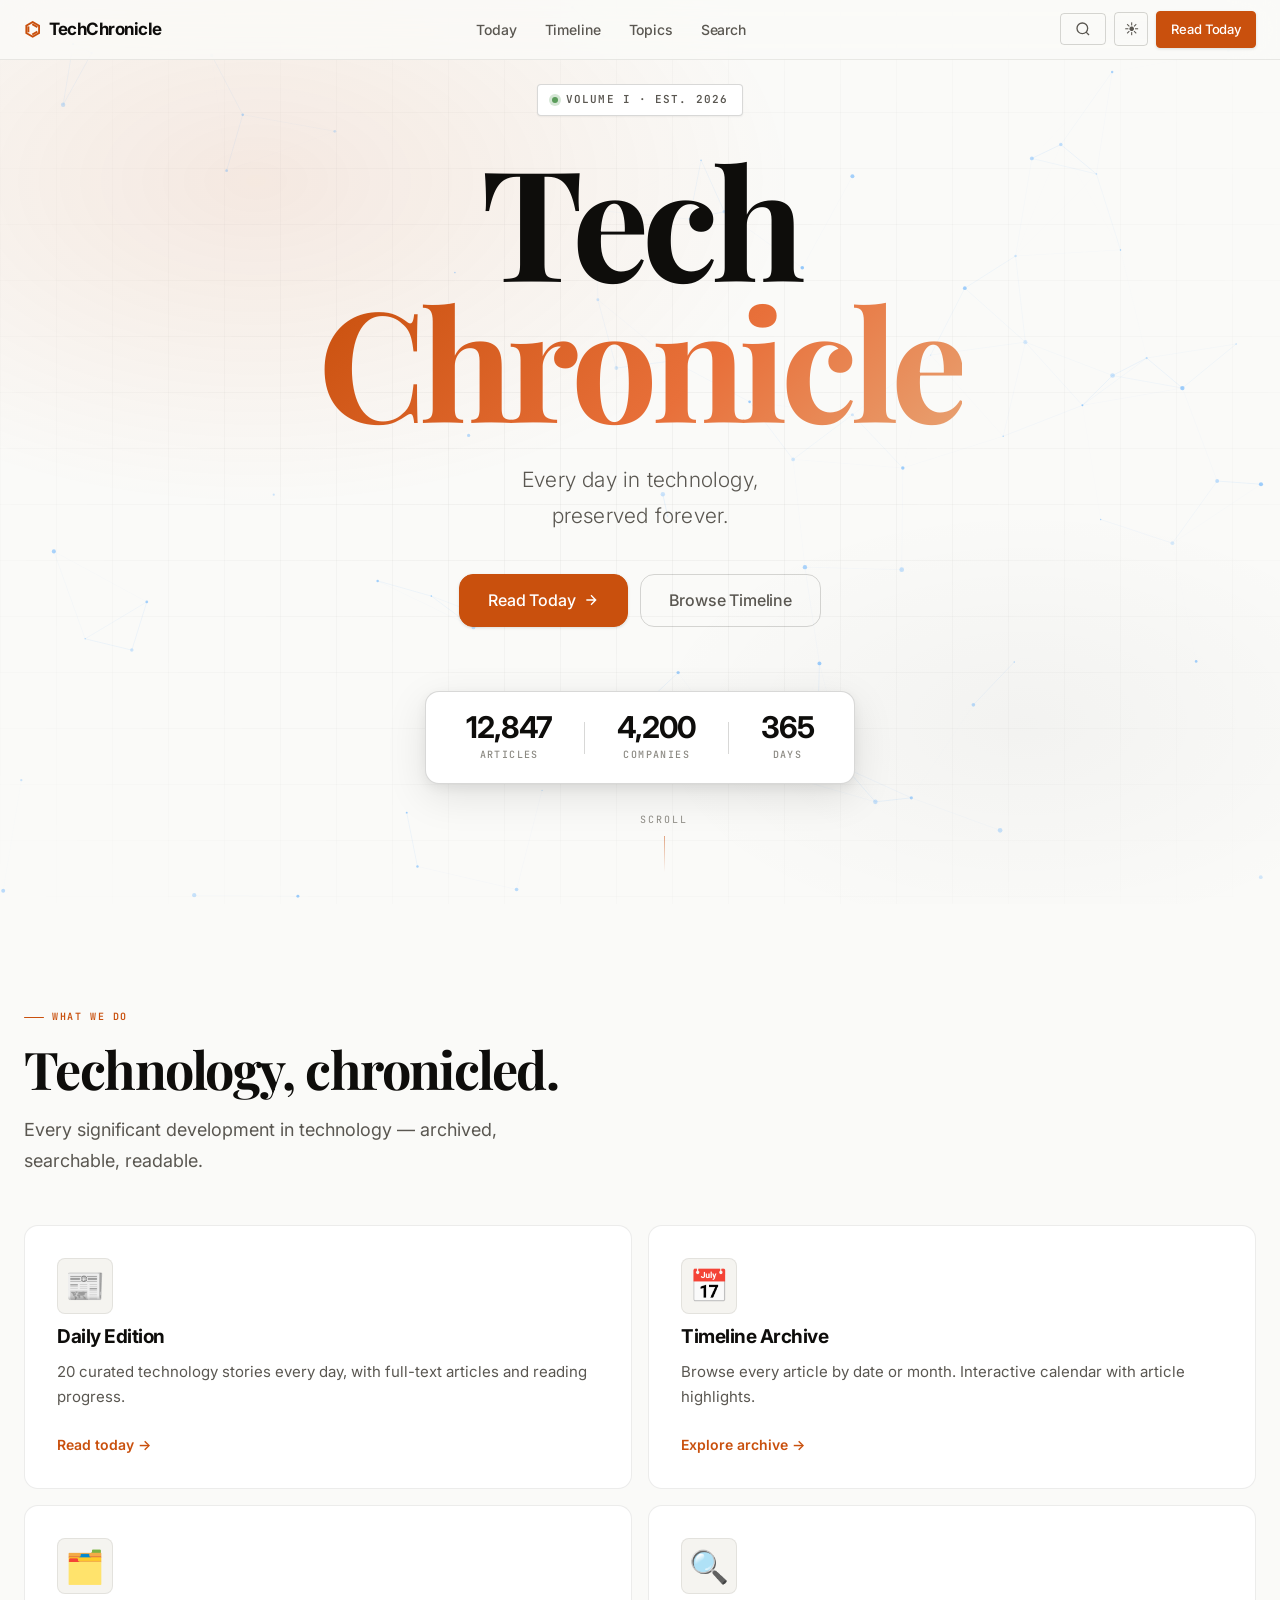
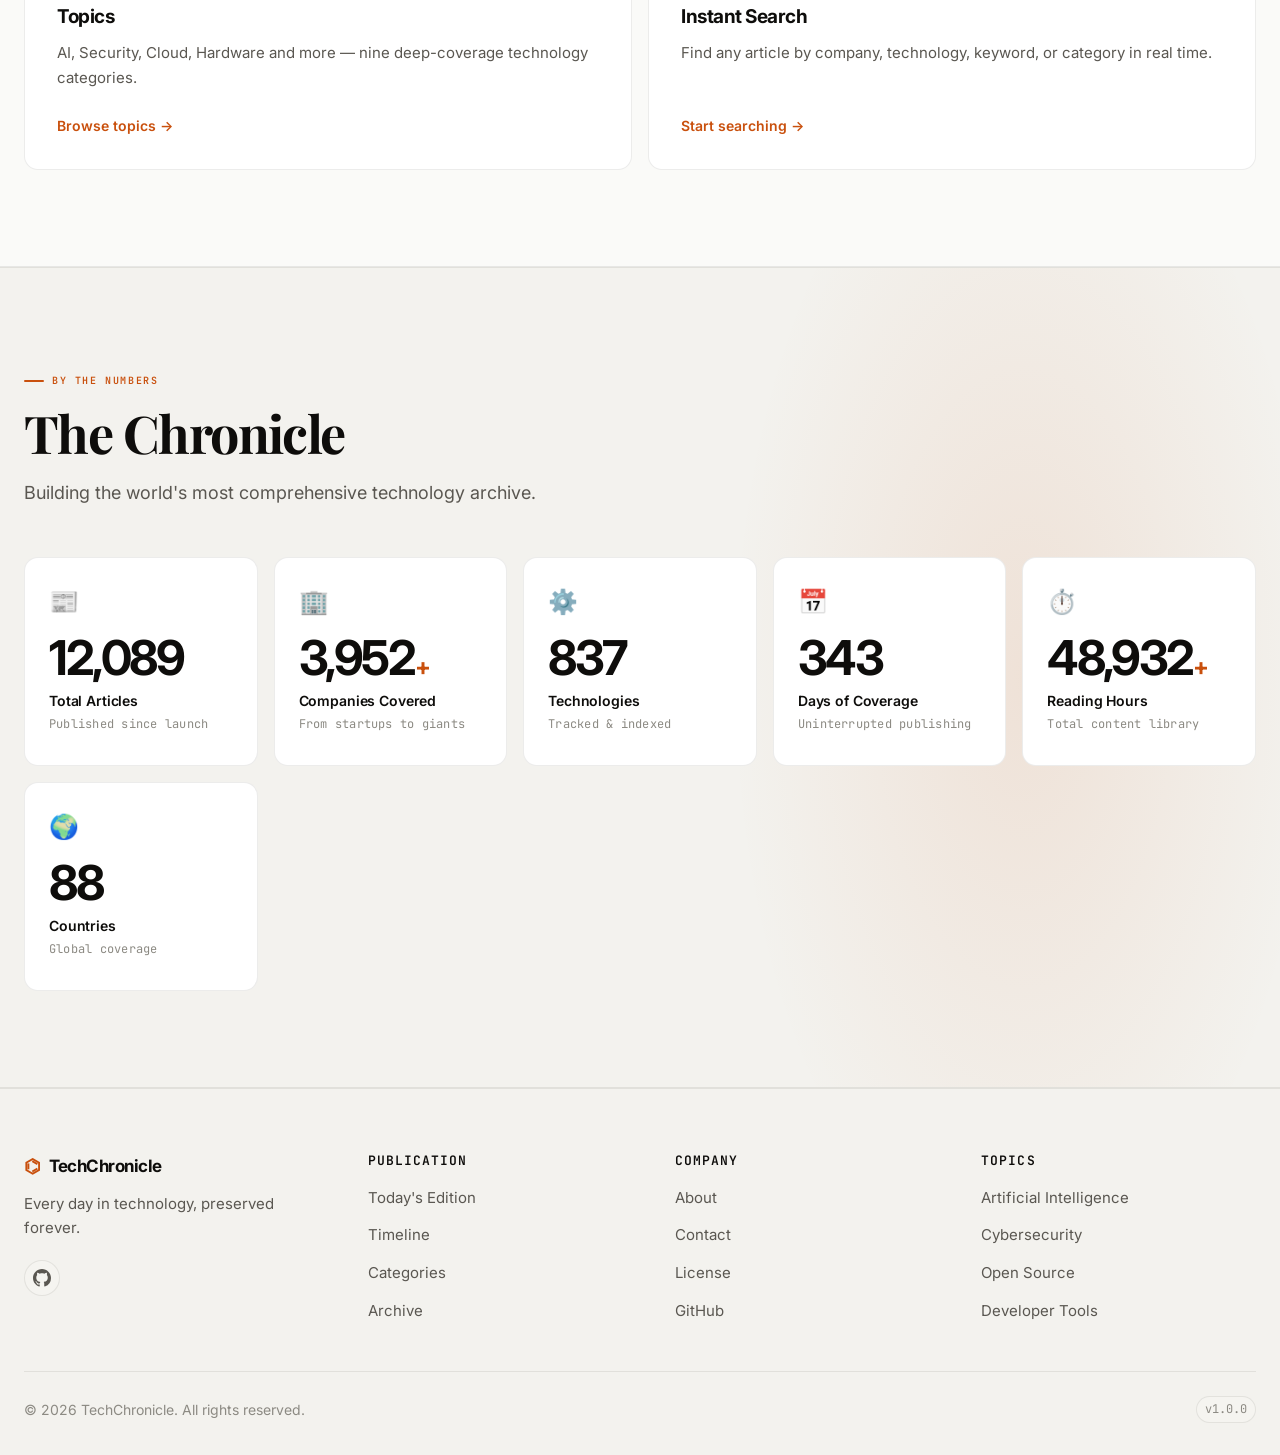
==== commit b8d72fbd: "design: premium editorial CSS overhaul — burnt sienna palette, warm paper/ink theme, refined typogra" ====
--- a/index.html
+++ b/index.html
@@ -22,7 +22,7 @@
   <link rel="stylesheet" href="css/dark-mode.css" />
   <link rel="preconnect" href="https://fonts.googleapis.com" />
   <link rel="preconnect" href="https://fonts.gstatic.com" crossorigin />
-  <link href="https://fonts.googleapis.com/css2?family=Inter:wght@300;400;500;600;700&family=Playfair+Display:ital,wght@0,700;1,400&family=JetBrains+Mono:wght@400;500&display=swap" rel="stylesheet" />
+  <link href="https://fonts.googleapis.com/css2?family=Inter:wght@300;400;500;600;700;800&family=Playfair+Display:ital,wght@0,400;0,700;1,400;1,700&family=JetBrains+Mono:wght@400;500;600&display=swap" rel="stylesheet" />
 </head>
 <body>
 
--- a/css/variables.css
+++ b/css/variables.css
@@ -1,48 +1,52 @@
 /* ============================================================
-   CSS Custom Properties — Light + Dark tokens
+   CSS Custom Properties — Premium Editorial Design System
    ============================================================ */
 
 :root {
-  /* Brand */
-  --accent:        #0A84FF;
-  --accent-hover:  #0070E0;
-  --accent-soft:   rgba(10, 132, 255, 0.12);
+  /* Brand accent — burnt sienna editorial */
+  --accent:        #C9500D;
+  --accent-hover:  #A84009;
+  --accent-light:  #E8703A;
+  --accent-soft:   rgba(201, 80, 13, 0.10);
+  --accent-glow:   rgba(201, 80, 13, 0.20);
 
-  /* Backgrounds */
-  --bg-primary:    #FFFFFF;
-  --bg-secondary:  #F5F5F7;
-  --bg-tertiary:   #EBEBED;
-  --bg-glass:      rgba(255, 255, 255, 0.72);
-  --bg-overlay:    rgba(0, 0, 0, 0.48);
+  /* Backgrounds — warm paper */
+  --bg-primary:    #FAFAF8;
+  --bg-secondary:  #F3F2EE;
+  --bg-tertiary:   #ECEAE4;
+  --bg-glass:      rgba(250, 250, 248, 0.82);
+  --bg-overlay:    rgba(14, 13, 11, 0.56);
 
   /* Surfaces */
   --surface-1:     #FFFFFF;
-  --surface-2:     #F5F5F7;
-  --surface-3:     #E8E8ED;
+  --surface-2:     #F5F4F0;
+  --surface-3:     #EAE8E2;
 
-  /* Text */
-  --text-primary:  #1D1D1F;
-  --text-secondary:#6E6E73;
-  --text-tertiary: #8E8E93;
-  --text-inverse:  #FFFFFF;
+  /* Text — ink hierarchy */
+  --text-primary:  #0E0D0B;
+  --text-secondary:#5A5751;
+  --text-tertiary: #8C8A83;
+  --text-inverse:  #FAFAF8;
 
-  /* Borders */
-  --border:        rgba(0, 0, 0, 0.08);
-  --border-strong: rgba(0, 0, 0, 0.16);
+  /* Borders — warm */
+  --border:        rgba(14, 13, 11, 0.08);
+  --border-strong: rgba(14, 13, 11, 0.16);
+  --border-accent: rgba(201, 80, 13, 0.24);
 
-  /* Shadows */
-  --shadow-xs:  0 1px 2px rgba(0,0,0,.06);
-  --shadow-sm:  0 1px 4px rgba(0,0,0,.08), 0 2px 8px rgba(0,0,0,.04);
-  --shadow-md:  0 4px 16px rgba(0,0,0,.08), 0 2px 6px rgba(0,0,0,.04);
-  --shadow-lg:  0 12px 40px rgba(0,0,0,.12), 0 4px 12px rgba(0,0,0,.06);
-  --shadow-xl:  0 24px 64px rgba(0,0,0,.14), 0 8px 20px rgba(0,0,0,.08);
+  /* Shadows — warm-tinted */
+  --shadow-xs:  0 1px 2px rgba(14,13,11,.05);
+  --shadow-sm:  0 1px 4px rgba(14,13,11,.07), 0 2px 8px rgba(14,13,11,.04);
+  --shadow-md:  0 4px 16px rgba(14,13,11,.08), 0 2px 6px rgba(14,13,11,.04);
+  --shadow-lg:  0 12px 40px rgba(14,13,11,.10), 0 4px 12px rgba(14,13,11,.06);
+  --shadow-xl:  0 24px 64px rgba(14,13,11,.13), 0 8px 20px rgba(14,13,11,.07);
+  --shadow-accent: 0 8px 32px rgba(201,80,13,.22);
 
   /* Typography */
   --font-sans:  "Inter", -apple-system, BlinkMacSystemFont, "Segoe UI", sans-serif;
-  --font-serif: "Playfair Display", Georgia, serif;
-  --font-mono:  "JetBrains Mono", "Fira Code", monospace;
+  --font-serif: "Playfair Display", Georgia, "Times New Roman", serif;
+  --font-mono:  "JetBrains Mono", "Fira Code", "Courier New", monospace;
 
-  /* Spacing */
+  /* Spacing scale */
   --space-1:   4px;
   --space-2:   8px;
   --space-3:   12px;
@@ -57,11 +61,11 @@
   --space-24:  96px;
   --space-32:  128px;
 
-  /* Radius */
-  --radius-sm:   6px;
-  --radius-md:   12px;
-  --radius-lg:   20px;
-  --radius-xl:   28px;
+  /* Border radius — editorial, less pill-heavy */
+  --radius-sm:   4px;
+  --radius-md:   8px;
+  --radius-lg:   14px;
+  --radius-xl:   20px;
   --radius-full: 9999px;
 
   /* Transitions */
@@ -69,13 +73,13 @@
   --ease-spring:   cubic-bezier(0.34, 1.56, 0.64, 1);
   --ease-out:      cubic-bezier(0.0, 0.0, 0.2, 1);
   --ease-in-out:   cubic-bezier(0.4, 0, 0.2, 1);
-  --dur-fast:      150ms;
-  --dur-base:      250ms;
-  --dur-slow:      400ms;
-  --dur-slower:    600ms;
+  --dur-fast:      140ms;
+  --dur-base:      240ms;
+  --dur-slow:      380ms;
+  --dur-slower:    560ms;
 
   /* Layout */
-  --nav-height:    64px;
+  --nav-height:    60px;
   --container-xl:  1280px;
   --container-lg:  1024px;
   --container-md:  768px;
@@ -89,31 +93,37 @@
   --z-toast:   500;
 }
 
-/* Dark mode tokens */
+/* ---- Dark mode — deep warm ink ---- */
 [data-theme="dark"] {
-  --bg-primary:    #000000;
-  --bg-secondary:  #111113;
-  --bg-tertiary:   #1C1C1E;
-  --bg-glass:      rgba(28, 28, 30, 0.80);
-  --bg-overlay:    rgba(0, 0, 0, 0.72);
+  --accent:        #E8703A;
+  --accent-hover:  #F08048;
+  --accent-light:  #F09060;
+  --accent-soft:   rgba(232, 112, 58, 0.14);
+  --accent-glow:   rgba(232, 112, 58, 0.22);
 
-  --surface-1:     #1C1C1E;
-  --surface-2:     #2C2C2E;
-  --surface-3:     #3A3A3C;
+  --bg-primary:    #0C0B09;
+  --bg-secondary:  #131210;
+  --bg-tertiary:   #1C1A17;
+  --bg-glass:      rgba(20, 19, 16, 0.85);
+  --bg-overlay:    rgba(0, 0, 0, 0.76);
 
-  --text-primary:  #F5F5F7;
-  --text-secondary:#A1A1A6;
-  --text-tertiary: #6E6E73;
-  --text-inverse:  #1D1D1F;
+  --surface-1:     #1A1815;
+  --surface-2:     #252320;
+  --surface-3:     #302E2A;
 
-  --border:        rgba(255, 255, 255, 0.08);
-  --border-strong: rgba(255, 255, 255, 0.16);
+  --text-primary:  #F0EDE8;
+  --text-secondary:#A09B92;
+  --text-tertiary: #6A6560;
+  --text-inverse:  #0E0D0B;
 
-  --shadow-xs:  0 1px 2px rgba(0,0,0,.24);
-  --shadow-sm:  0 1px 4px rgba(0,0,0,.32), 0 2px 8px rgba(0,0,0,.16);
-  --shadow-md:  0 4px 16px rgba(0,0,0,.32), 0 2px 6px rgba(0,0,0,.16);
-  --shadow-lg:  0 12px 40px rgba(0,0,0,.48), 0 4px 12px rgba(0,0,0,.24);
-  --shadow-xl:  0 24px 64px rgba(0,0,0,.56), 0 8px 20px rgba(0,0,0,.32);
+  --border:        rgba(240, 237, 232, 0.07);
+  --border-strong: rgba(240, 237, 232, 0.14);
+  --border-accent: rgba(232, 112, 58, 0.28);
 
-  --accent-soft: rgba(10, 132, 255, 0.18);
+  --shadow-xs:  0 1px 2px rgba(0,0,0,.28);
+  --shadow-sm:  0 1px 4px rgba(0,0,0,.36), 0 2px 8px rgba(0,0,0,.18);
+  --shadow-md:  0 4px 16px rgba(0,0,0,.40), 0 2px 6px rgba(0,0,0,.20);
+  --shadow-lg:  0 12px 40px rgba(0,0,0,.52), 0 4px 12px rgba(0,0,0,.28);
+  --shadow-xl:  0 24px 64px rgba(0,0,0,.60), 0 8px 20px rgba(0,0,0,.36);
+  --shadow-accent: 0 8px 32px rgba(232,112,58,.28);
 }
--- a/css/typography.css
+++ b/css/typography.css
@@ -1,64 +1,85 @@
 /* ============================================================
-   Typography
+   Typography — Premium Editorial Scale
    ============================================================ */
 
 .section-eyebrow {
-  display: inline-block;
+  display: inline-flex;
+  align-items: center;
+  gap: var(--space-2);
   font-family: var(--font-mono);
-  font-size: 11px;
-  font-weight: 500;
-  letter-spacing: 0.12em;
+  font-size: 10px;
+  font-weight: 600;
+  letter-spacing: 0.16em;
   text-transform: uppercase;
   color: var(--accent);
-  margin-bottom: var(--space-3);
+  margin-bottom: var(--space-4);
+}
+
+.section-eyebrow::before {
+  content: '';
+  display: inline-block;
+  width: 20px;
+  height: 1.5px;
+  background: var(--accent);
+  border-radius: 2px;
+  flex-shrink: 0;
 }
 
 .section-title {
   font-family: var(--font-serif);
-  font-size: clamp(2rem, 4vw, 3rem);
+  font-size: clamp(2.25rem, 4.5vw, 3.25rem);
   font-weight: 700;
   color: var(--text-primary);
   margin-bottom: var(--space-4);
-  line-height: 1.1;
+  line-height: 1.08;
+  letter-spacing: -0.03em;
 }
 
 .section-desc {
   font-size: 1.125rem;
   color: var(--text-secondary);
-  max-width: 540px;
-  line-height: 1.7;
+  max-width: 560px;
+  line-height: 1.75;
+  font-weight: 400;
 }
 
 .section-header {
   margin-bottom: var(--space-12);
 }
 
-/* Article typography inside reader */
+/* ---- Article Reader Typography ---- */
 .article-title {
   font-family: var(--font-serif);
-  font-size: clamp(1.75rem, 3.5vw, 2.75rem);
+  font-size: clamp(1.875rem, 3.5vw, 3rem);
   font-weight: 700;
-  line-height: 1.15;
+  line-height: 1.12;
   color: var(--text-primary);
   margin-bottom: var(--space-6);
+  letter-spacing: -0.03em;
 }
 
 .article-meta {
   display: flex;
   align-items: center;
   gap: var(--space-4);
-  font-size: 0.8125rem;
+  font-size: 0.75rem;
   color: var(--text-tertiary);
   font-family: var(--font-mono);
   margin-bottom: var(--space-8);
   flex-wrap: wrap;
+  padding-bottom: var(--space-6);
+  border-bottom: 1px solid var(--border);
 }
 
-.article-meta span { display: flex; align-items: center; gap: var(--space-1); }
+.article-meta span {
+  display: flex;
+  align-items: center;
+  gap: var(--space-1);
+}
 
 .article-body {
   font-size: 1.0625rem;
-  line-height: 1.8;
+  line-height: 1.82;
   color: var(--text-primary);
 }
 
@@ -68,41 +89,47 @@
 
 .article-body p:first-of-type::first-letter {
   font-family: var(--font-serif);
-  font-size: 3.5em;
+  font-size: 4em;
   font-weight: 700;
   float: left;
-  line-height: 0.8;
+  line-height: 0.78;
   margin-right: var(--space-2);
-  margin-top: var(--space-1);
+  margin-top: 6px;
   color: var(--accent);
+  padding-right: 4px;
 }
 
 .article-body h3 {
   font-family: var(--font-serif);
-  font-size: 1.375rem;
+  font-size: 1.5rem;
   font-weight: 700;
-  margin: var(--space-8) 0 var(--space-4);
+  margin: var(--space-10) 0 var(--space-4);
   color: var(--text-primary);
+  letter-spacing: -0.02em;
+  line-height: 1.2;
 }
 
 .article-body code {
   font-family: var(--font-mono);
-  font-size: 0.875em;
+  font-size: 0.85em;
   background: var(--surface-2);
-  padding: 2px 6px;
+  padding: 2px 7px;
   border-radius: var(--radius-sm);
   color: var(--accent);
+  border: 1px solid var(--border);
 }
 
 .article-body blockquote {
   border-left: 3px solid var(--accent);
-  padding-left: var(--space-6);
+  padding: var(--space-4) var(--space-6);
   margin: var(--space-8) 0;
+  background: var(--surface-2);
+  border-radius: 0 var(--radius-md) var(--radius-md) 0;
   font-family: var(--font-serif);
   font-style: italic;
   font-size: 1.25rem;
   color: var(--text-secondary);
-  line-height: 1.6;
+  line-height: 1.65;
 }
 
 .article-tags {
@@ -114,7 +141,7 @@
   border-top: 1px solid var(--border);
 }
 
-/* Tags */
+/* ---- Tags ---- */
 .tag {
   display: inline-flex;
   align-items: center;
@@ -122,22 +149,31 @@
   padding: 4px 10px;
   background: var(--surface-2);
   border: 1px solid var(--border);
-  border-radius: var(--radius-full);
-  font-size: 0.75rem;
+  border-radius: var(--radius-sm);
+  font-size: 0.6875rem;
+  font-family: var(--font-mono);
   font-weight: 500;
   color: var(--text-secondary);
   white-space: nowrap;
   transition: all var(--dur-fast) var(--ease);
+  letter-spacing: 0.04em;
 }
 
 .tag:hover {
   background: var(--accent-soft);
-  border-color: var(--accent);
+  border-color: var(--border-accent);
   color: var(--accent);
 }
 
 .tag--accent {
   background: var(--accent-soft);
-  border-color: transparent;
+  border-color: var(--border-accent);
   color: var(--accent);
 }
+
+/* ---- Divider ---- */
+.divider {
+  border: none;
+  border-top: 1px solid var(--border);
+  margin: var(--space-12) 0;
+}
--- a/css/components.css
+++ b/css/components.css
@@ -7,8 +7,8 @@
   display: inline-flex;
   align-items: center;
   gap: var(--space-2);
-  padding: 10px 20px;
-  border-radius: var(--radius-full);
+  padding: 10px 22px;
+  border-radius: var(--radius-md);
   font-family: var(--font-sans);
   font-size: 0.9375rem;
   font-weight: 500;
@@ -18,30 +18,33 @@
   overflow: hidden;
   border: 1.5px solid transparent;
   letter-spacing: -0.01em;
-}
-
-.btn--sm { padding: 7px 14px; font-size: 0.8125rem; }
-.btn--lg { padding: 14px 28px; font-size: 1rem; }
+  cursor: pointer;
+}
+
+.btn--sm { padding: 7px 14px; font-size: 0.8125rem; border-radius: var(--radius-sm); }
+.btn--lg { padding: 13px 28px; font-size: 1rem; border-radius: var(--radius-lg); }
 
 .btn--primary {
   background: var(--accent);
   color: #fff;
   border-color: var(--accent);
+  box-shadow: 0 1px 3px rgba(14,13,11,.12);
 }
 .btn--primary:hover {
   background: var(--accent-hover);
   border-color: var(--accent-hover);
   transform: translateY(-1px);
-  box-shadow: 0 4px 16px rgba(10,132,255,.35);
-}
-.btn--primary:active { transform: translateY(0); box-shadow: none; }
+  box-shadow: var(--shadow-accent);
+}
+.btn--primary:active { transform: translateY(0); box-shadow: 0 1px 2px rgba(14,13,11,.08); }
 
 .btn--ghost {
   background: transparent;
+  color: var(--text-secondary);
+  border-color: var(--border-strong);
+}
+.btn--ghost:hover {
   color: var(--text-primary);
-  border-color: var(--border-strong);
-}
-.btn--ghost:hover {
   background: var(--surface-2);
   border-color: var(--border-strong);
 }
@@ -49,19 +52,19 @@
 .btn--outline {
   background: transparent;
   color: var(--accent);
-  border-color: var(--accent);
+  border-color: var(--border-accent);
 }
 .btn--outline:hover {
   background: var(--accent-soft);
-}
-
-/* Ripple */
+  border-color: var(--accent);
+}
+
 .btn::after {
   content: '';
   position: absolute;
   inset: 0;
   border-radius: inherit;
-  background: radial-gradient(circle, rgba(255,255,255,0.3) 0%, transparent 70%);
+  background: radial-gradient(circle, rgba(255,255,255,0.22) 0%, transparent 70%);
   opacity: 0;
   transition: opacity var(--dur-fast) var(--ease);
 }
@@ -76,14 +79,18 @@
   z-index: var(--z-sticky);
   height: var(--nav-height);
   background: var(--bg-glass);
-  backdrop-filter: blur(20px) saturate(180%);
-  -webkit-backdrop-filter: blur(20px) saturate(180%);
+  backdrop-filter: blur(24px) saturate(160%);
+  -webkit-backdrop-filter: blur(24px) saturate(160%);
   border-bottom: 1px solid var(--border);
-  transition: background var(--dur-slow) var(--ease), border-color var(--dur-slow) var(--ease), box-shadow var(--dur-slow) var(--ease);
+  transition:
+    background var(--dur-slow) var(--ease),
+    border-color var(--dur-slow) var(--ease),
+    box-shadow var(--dur-slow) var(--ease);
 }
 
 .nav.scrolled {
   box-shadow: var(--shadow-sm);
+  border-bottom-color: var(--border-strong);
 }
 
 .nav__inner {
@@ -102,16 +109,16 @@
   align-items: center;
   gap: var(--space-2);
   font-family: var(--font-sans);
-  font-weight: 600;
+  font-weight: 700;
   font-size: 1.0625rem;
   color: var(--text-primary);
-  letter-spacing: -0.02em;
+  letter-spacing: -0.03em;
   text-decoration: none;
   flex-shrink: 0;
 }
 
 .nav__logo-icon {
-  font-size: 1.25rem;
+  font-size: 1.2rem;
   color: var(--accent);
   line-height: 1;
 }
@@ -119,18 +126,19 @@
 .nav__links {
   display: flex;
   align-items: center;
-  gap: var(--space-1);
+  gap: 2px;
   flex: 1;
   justify-content: center;
 }
 
 .nav__link {
-  padding: 6px 14px;
-  border-radius: var(--radius-full);
+  padding: 6px 13px;
+  border-radius: var(--radius-sm);
   font-size: 0.875rem;
   font-weight: 500;
   color: var(--text-secondary);
   transition: all var(--dur-fast) var(--ease);
+  letter-spacing: -0.01em;
 }
 .nav__link:hover {
   color: var(--text-primary);
@@ -158,20 +166,27 @@
 .nav__hamburger span {
   display: block;
   width: 20px;
-  height: 2px;
+  height: 1.5px;
   background: var(--text-primary);
   border-radius: 2px;
   transition: all var(--dur-base) var(--ease);
 }
-.nav__hamburger.open span:nth-child(1) { transform: translateY(7px) rotate(45deg); }
+.nav__hamburger.open span:nth-child(1) { transform: translateY(6.5px) rotate(45deg); }
 .nav__hamburger.open span:nth-child(2) { opacity: 0; }
-.nav__hamburger.open span:nth-child(3) { transform: translateY(-7px) rotate(-45deg); }
+.nav__hamburger.open span:nth-child(3) { transform: translateY(-6.5px) rotate(-45deg); }
 
 /* Theme toggle */
-.theme-toggle { position: relative; width: 36px; height: 36px; padding: 0; justify-content: center; }
+.theme-toggle {
+  position: relative;
+  width: 34px;
+  height: 34px;
+  padding: 0;
+  justify-content: center;
+  border-radius: var(--radius-sm);
+}
 .theme-toggle__icon {
   position: absolute;
-  font-size: 1rem;
+  font-size: 0.9rem;
   transition: opacity var(--dur-base) var(--ease), transform var(--dur-base) var(--ease);
   line-height: 1;
 }
@@ -180,18 +195,184 @@
 
 [data-theme="dark"] .theme-toggle__sun  { opacity: 0; transform: scale(0.5); }
 [data-theme="dark"] .theme-toggle__moon { opacity: 1; transform: scale(1); }
+
+/* ---- Article Card ---- */
+.article-card {
+  display: flex;
+  flex-direction: column;
+  background: var(--surface-1);
+  border: 1px solid var(--border);
+  border-radius: var(--radius-lg);
+  padding: var(--space-6);
+  cursor: pointer;
+  transition: all var(--dur-base) var(--ease);
+  position: relative;
+  overflow: hidden;
+  gap: var(--space-3);
+}
+
+.article-card::before {
+  content: '';
+  position: absolute;
+  top: 0;
+  left: 0;
+  right: 0;
+  height: 2px;
+  background: linear-gradient(90deg, var(--accent), var(--accent-light));
+  transform: scaleX(0);
+  transform-origin: left;
+  transition: transform var(--dur-slow) var(--ease-out);
+}
+
+.article-card:hover {
+  border-color: var(--border-strong);
+  box-shadow: var(--shadow-md);
+  transform: translateY(-3px);
+}
+
+.article-card:hover::before { transform: scaleX(1); }
+
+.article-card__category {
+  font-family: var(--font-mono);
+  font-size: 0.6875rem;
+  font-weight: 600;
+  text-transform: uppercase;
+  letter-spacing: 0.1em;
+  color: var(--accent);
+}
+
+.article-card__title {
+  font-family: var(--font-serif);
+  font-size: 1.0625rem;
+  font-weight: 700;
+  color: var(--text-primary);
+  line-height: 1.35;
+  letter-spacing: -0.01em;
+}
+
+.article-card__excerpt {
+  font-size: 0.875rem;
+  color: var(--text-secondary);
+  line-height: 1.65;
+  flex: 1;
+  display: -webkit-box;
+  -webkit-line-clamp: 3;
+  -webkit-box-orient: vertical;
+  overflow: hidden;
+}
+
+.article-card__footer {
+  display: flex;
+  align-items: center;
+  justify-content: space-between;
+  padding-top: var(--space-3);
+  border-top: 1px solid var(--border);
+  margin-top: auto;
+}
+
+.article-card__time {
+  font-family: var(--font-mono);
+  font-size: 0.6875rem;
+  color: var(--text-tertiary);
+  letter-spacing: 0.05em;
+}
+
+.article-card__num {
+  font-family: var(--font-mono);
+  font-size: 0.6875rem;
+  font-weight: 700;
+  color: var(--accent);
+  opacity: 0.6;
+}
+
+/* ---- Category Card ---- */
+.category-card {
+  display: flex;
+  flex-direction: column;
+  gap: var(--space-3);
+  padding: var(--space-6);
+  background: var(--surface-1);
+  border: 1px solid var(--border);
+  border-radius: var(--radius-lg);
+  cursor: pointer;
+  transition: all var(--dur-base) var(--ease);
+  position: relative;
+  overflow: hidden;
+}
+
+.category-card::after {
+  content: '';
+  position: absolute;
+  left: 0;
+  top: 0;
+  bottom: 0;
+  width: 3px;
+  background: var(--category-color, var(--accent));
+  transform: scaleY(0);
+  transform-origin: bottom;
+  transition: transform var(--dur-slow) var(--ease-out);
+}
+
+.category-card:hover {
+  box-shadow: var(--shadow-md);
+  transform: translateY(-2px);
+  border-color: var(--border-strong);
+}
+
+.category-card:hover::after { transform: scaleY(1); }
+.category-card.active::after { transform: scaleY(1); }
+.category-card.active { border-color: var(--border-strong); background: var(--surface-2); }
+
+.category-card__icon {
+  width: 48px;
+  height: 48px;
+  display: flex;
+  align-items: center;
+  justify-content: center;
+  border-radius: var(--radius-md);
+  font-size: 1.375rem;
+  transition: transform var(--dur-base) var(--ease-spring);
+}
+
+.category-card:hover .category-card__icon { transform: scale(1.1); }
+
+.category-card__name {
+  font-weight: 700;
+  font-size: 0.9375rem;
+  color: var(--text-primary);
+  letter-spacing: -0.02em;
+}
+
+.category-card__count {
+  font-family: var(--font-mono);
+  font-size: 0.6875rem;
+  color: var(--text-tertiary);
+  letter-spacing: 0.05em;
+}
+
+.category-card__arrow {
+  font-size: 1.1rem;
+  color: var(--text-tertiary);
+  transition: all var(--dur-fast) var(--ease);
+  align-self: flex-start;
+  margin-top: auto;
+}
+.category-card:hover .category-card__arrow {
+  color: var(--accent);
+  transform: translateX(3px);
+}
 
 /* ---- Glass Card ---- */
 .glass-card {
   background: var(--bg-glass);
-  backdrop-filter: blur(12px) saturate(160%);
-  -webkit-backdrop-filter: blur(12px) saturate(160%);
+  backdrop-filter: blur(16px) saturate(140%);
+  -webkit-backdrop-filter: blur(16px) saturate(140%);
   border: 1px solid var(--border);
   border-radius: var(--radius-lg);
   box-shadow: var(--shadow-md);
 }
 
-/* ---- Card ---- */
+/* ---- Generic Card ---- */
 .card {
   background: var(--surface-1);
   border: 1px solid var(--border);
@@ -206,6 +387,25 @@
   border-color: var(--border-strong);
 }
 
+/* ---- Category pill in reader ---- */
+.article-category-pill {
+  display: inline-flex;
+  align-items: center;
+  gap: var(--space-1);
+  padding: 5px 12px;
+  background: var(--accent-soft);
+  border: 1px solid var(--border-accent);
+  border-radius: var(--radius-sm);
+  font-family: var(--font-mono);
+  font-size: 0.6875rem;
+  font-weight: 600;
+  color: var(--accent);
+  text-transform: uppercase;
+  letter-spacing: 0.1em;
+  margin-bottom: var(--space-5);
+}
+
+/* ---- Responsive nav ---- */
 @media (max-width: 768px) {
   .nav__links { display: none; }
   .nav__hamburger { display: flex; }
@@ -219,17 +419,18 @@
     left: 0;
     right: 0;
     background: var(--bg-glass);
-    backdrop-filter: blur(20px);
-    -webkit-backdrop-filter: blur(20px);
+    backdrop-filter: blur(24px);
+    -webkit-backdrop-filter: blur(24px);
     padding: var(--space-4);
     border-bottom: 1px solid var(--border);
     box-shadow: var(--shadow-md);
-    gap: var(--space-1);
+    gap: 2px;
     z-index: var(--z-dropdown);
   }
   .nav.mobile-open .nav__link {
     padding: var(--space-3) var(--space-4);
     width: 100%;
     text-align: center;
+    border-radius: var(--radius-sm);
   }
 }
--- a/css/hero.css
+++ b/css/hero.css
@@ -1,5 +1,5 @@
 /* ============================================================
-   Hero Section
+   Hero Section — Premium Editorial
    ============================================================ */
 
 .hero {
@@ -10,6 +10,27 @@
   justify-content: center;
   overflow: hidden;
   padding-top: var(--nav-height);
+  background: var(--bg-primary);
+}
+
+/* Warm gradient wash behind hero */
+.hero::before {
+  content: '';
+  position: absolute;
+  top: 0;
+  left: 0;
+  right: 0;
+  bottom: 0;
+  background:
+    radial-gradient(ellipse 70% 60% at 20% 20%, var(--accent-soft) 0%, transparent 60%),
+    radial-gradient(ellipse 50% 40% at 80% 80%, rgba(14,13,11,0.03) 0%, transparent 60%);
+  pointer-events: none;
+}
+
+[data-theme="dark"] .hero::before {
+  background:
+    radial-gradient(ellipse 70% 60% at 20% 20%, var(--accent-soft) 0%, transparent 60%),
+    radial-gradient(ellipse 40% 40% at 80% 70%, rgba(232,112,58,0.06) 0%, transparent 60%);
 }
 
 .hero__canvas {
@@ -18,6 +39,7 @@
   width: 100%;
   height: 100%;
   pointer-events: none;
+  opacity: 0.6;
 }
 
 .hero__grid {
@@ -26,105 +48,111 @@
   background-image:
     linear-gradient(var(--border) 1px, transparent 1px),
     linear-gradient(90deg, var(--border) 1px, transparent 1px);
-  background-size: 60px 60px;
-  mask-image: radial-gradient(ellipse 80% 80% at 50% 50%, black 30%, transparent 100%);
-  -webkit-mask-image: radial-gradient(ellipse 80% 80% at 50% 50%, black 30%, transparent 100%);
-  opacity: 0.5;
-}
-
-[data-theme="dark"] .hero__grid { opacity: 0.25; }
+  background-size: 56px 56px;
+  -webkit-mask-image: radial-gradient(ellipse 75% 75% at 50% 50%, black 20%, transparent 100%);
+  mask-image: radial-gradient(ellipse 75% 75% at 50% 50%, black 20%, transparent 100%);
+  opacity: 0.45;
+}
+
+[data-theme="dark"] .hero__grid { opacity: 0.18; }
 
 .hero__inner {
   position: relative;
   z-index: 1;
   text-align: center;
-  max-width: 800px;
+  max-width: 860px;
   padding: var(--space-6);
 }
 
+/* Vol badge */
 .hero__badge {
   display: inline-flex;
   align-items: center;
   gap: var(--space-2);
-  padding: 6px 16px;
+  padding: 6px 14px;
   background: var(--surface-1);
   border: 1px solid var(--border-strong);
-  border-radius: var(--radius-full);
+  border-radius: var(--radius-sm);
   font-family: var(--font-mono);
-  font-size: 0.75rem;
-  font-weight: 500;
+  font-size: 0.6875rem;
+  font-weight: 600;
   color: var(--text-secondary);
-  margin-bottom: var(--space-6);
-  letter-spacing: 0.05em;
+  margin-bottom: var(--space-8);
+  letter-spacing: 0.1em;
+  text-transform: uppercase;
   box-shadow: var(--shadow-xs);
 }
 
 .hero__badge-dot {
-  width: 7px;
-  height: 7px;
+  width: 6px;
+  height: 6px;
   border-radius: 50%;
-  background: #30D158;
-  box-shadow: 0 0 0 3px rgba(48, 209, 88, 0.25);
-  animation: pulse-dot 2s ease-in-out infinite;
+  background: #5A9C5A;
+  box-shadow: 0 0 0 3px rgba(90, 156, 90, 0.25);
+  animation: pulse-dot 2.4s ease-in-out infinite;
+  flex-shrink: 0;
 }
 
 @keyframes pulse-dot {
-  0%, 100% { box-shadow: 0 0 0 3px rgba(48,209,88,.25); }
-  50%       { box-shadow: 0 0 0 6px rgba(48,209,88,.1); }
-}
-
+  0%, 100% { box-shadow: 0 0 0 3px rgba(90,156,90,.25); }
+  50%       { box-shadow: 0 0 0 7px rgba(90,156,90,.08); }
+}
+
+/* Title — editorial serif headline */
 .hero__title {
   font-family: var(--font-serif);
-  font-size: clamp(4rem, 11vw, 9rem);
+  font-size: clamp(4.5rem, 12vw, 10rem);
   font-weight: 700;
-  line-height: 0.95;
-  letter-spacing: -0.03em;
-  margin-bottom: var(--space-6);
+  line-height: 0.92;
+  letter-spacing: -0.04em;
+  margin-bottom: var(--space-8);
   display: flex;
   align-items: baseline;
   justify-content: center;
   flex-wrap: wrap;
-  gap: 0 0.15em;
-}
-
-.hero__title-line { color: var(--text-primary); }
+  gap: 0 0.1em;
+}
+
+.hero__title-line {
+  color: var(--text-primary);
+}
+
 .hero__title-accent {
-  color: var(--accent);
-  background: linear-gradient(135deg, var(--accent), #BF5AF2);
+  background: linear-gradient(135deg, var(--accent) 0%, var(--accent-light) 60%, #E8A070 100%);
   -webkit-background-clip: text;
   -webkit-text-fill-color: transparent;
   background-clip: text;
 }
 
 .hero__subtitle {
-  font-size: clamp(1.125rem, 2.5vw, 1.375rem);
+  font-size: clamp(1.0625rem, 2.2vw, 1.3125rem);
   color: var(--text-secondary);
-  line-height: 1.6;
+  line-height: 1.7;
   margin-bottom: var(--space-10);
   font-weight: 300;
+  letter-spacing: 0.01em;
 }
 
 .hero__actions {
   display: flex;
   align-items: center;
   justify-content: center;
-  gap: var(--space-4);
+  gap: var(--space-3);
   margin-bottom: var(--space-16);
   flex-wrap: wrap;
 }
 
+/* Hero stat bar */
 .hero__meta {
-  display: flex;
+  display: inline-flex;
   align-items: center;
   justify-content: center;
   gap: var(--space-8);
-  padding: var(--space-6) var(--space-10);
-  background: var(--bg-glass);
-  backdrop-filter: blur(12px);
-  -webkit-backdrop-filter: blur(12px);
-  border: 1px solid var(--border);
-  border-radius: var(--radius-xl);
-  box-shadow: var(--shadow-md);
+  padding: var(--space-5) var(--space-10);
+  background: var(--surface-1);
+  border: 1px solid var(--border-strong);
+  border-radius: var(--radius-lg);
+  box-shadow: var(--shadow-lg);
 }
 
 .hero__stat { text-align: center; }
@@ -132,29 +160,31 @@
 .hero__stat-value {
   display: block;
   font-family: var(--font-sans);
-  font-size: 1.75rem;
+  font-size: 1.875rem;
   font-weight: 700;
   color: var(--text-primary);
-  letter-spacing: -0.03em;
+  letter-spacing: -0.04em;
   line-height: 1;
-  margin-bottom: var(--space-1);
+  margin-bottom: 5px;
 }
 
 .hero__stat-label {
   display: block;
-  font-size: 0.75rem;
+  font-size: 0.625rem;
   color: var(--text-tertiary);
   font-family: var(--font-mono);
   text-transform: uppercase;
-  letter-spacing: 0.08em;
+  letter-spacing: 0.14em;
+  font-weight: 500;
 }
 
 .hero__divider {
   width: 1px;
-  height: 36px;
+  height: 32px;
   background: var(--border-strong);
 }
 
+/* Scroll hint */
 .hero__scroll-hint {
   position: absolute;
   bottom: var(--space-8);
@@ -164,29 +194,33 @@
   flex-direction: column;
   align-items: center;
   gap: var(--space-2);
-  font-size: 0.6875rem;
+  font-size: 0.625rem;
   font-family: var(--font-mono);
-  letter-spacing: 0.15em;
+  letter-spacing: 0.2em;
   text-transform: uppercase;
   color: var(--text-tertiary);
-  animation: float-hint 3s ease-in-out infinite;
+  animation: float-hint 3.2s ease-in-out infinite;
 }
 
 .hero__scroll-line {
   width: 1px;
-  height: 40px;
-  background: linear-gradient(to bottom, var(--text-tertiary), transparent);
+  height: 36px;
+  background: linear-gradient(to bottom, var(--accent), transparent);
+  opacity: 0.5;
 }
 
 @keyframes float-hint {
   0%, 100% { transform: translateX(-50%) translateY(0); }
-  50%       { transform: translateX(-50%) translateY(6px); }
+  50%       { transform: translateX(-50%) translateY(7px); }
 }
 
 @media (max-width: 640px) {
   .hero__meta {
     gap: var(--space-5);
-    padding: var(--space-5) var(--space-6);
+    padding: var(--space-4) var(--space-6);
+    border-radius: var(--radius-md);
   }
-  .hero__stat-value { font-size: 1.375rem; }
-}
+  .hero__stat-value { font-size: 1.5rem; }
+  .hero__actions { flex-direction: column; align-items: stretch; }
+  .hero__actions .btn { justify-content: center; }
+}
--- a/css/stats.css
+++ b/css/stats.css
@@ -1,28 +1,33 @@
 /* ============================================================
-   Statistics
+   Statistics Section
    ============================================================ */
 
 .stats-section {
-  background: var(--bg-primary);
+  background: var(--bg-secondary);
   position: relative;
   overflow: hidden;
+  border-top: 1px solid var(--border);
+  border-bottom: 1px solid var(--border);
 }
 
+/* Large ink watermark */
 .stats-section::before {
   content: '';
   position: absolute;
-  top: -50%;
-  left: -10%;
-  width: 60%;
-  height: 200%;
-  background: radial-gradient(ellipse, var(--accent-soft) 0%, transparent 70%);
+  top: -30%;
+  right: -5%;
+  width: 50%;
+  height: 160%;
+  background: radial-gradient(ellipse, var(--accent-soft) 0%, transparent 65%);
   pointer-events: none;
 }
 
+[data-theme="dark"] .stats-section::before { opacity: 0.5; }
+
 .stats-grid {
   display: grid;
-  grid-template-columns: repeat(auto-fill, minmax(200px, 1fr));
-  gap: var(--space-5);
+  grid-template-columns: repeat(auto-fill, minmax(210px, 1fr));
+  gap: var(--space-4);
 }
 
 .stat-card {
@@ -30,63 +35,72 @@
   border: 1px solid var(--border);
   border-radius: var(--radius-lg);
   padding: var(--space-8) var(--space-6);
-  text-align: center;
+  text-align: left;
   transition: all var(--dur-base) var(--ease);
   position: relative;
   overflow: hidden;
 }
 
-.stat-card::after {
+/* Left accent bar */
+.stat-card::before {
   content: '';
   position: absolute;
+  top: 0;
+  left: 0;
   bottom: 0;
-  left: 0;
-  right: 0;
-  height: 2px;
+  width: 3px;
   background: var(--accent);
-  transform: scaleX(0);
+  transform: scaleY(0);
+  transform-origin: bottom;
   transition: transform var(--dur-slow) var(--ease-out);
-  transform-origin: left;
+  border-radius: 0 2px 2px 0;
 }
 
 .stat-card:hover {
   box-shadow: var(--shadow-md);
   transform: translateY(-3px);
+  border-color: var(--border-strong);
 }
-.stat-card:hover::after { transform: scaleX(1); }
+
+.stat-card:hover::before { transform: scaleY(1); }
 
 .stat-card__icon {
-  font-size: 2rem;
-  margin-bottom: var(--space-4);
+  font-size: 1.5rem;
+  margin-bottom: var(--space-5);
   display: block;
-  filter: grayscale(0.2);
+  filter: grayscale(0.1);
+  line-height: 1;
 }
 
 .stat-card__value {
   display: block;
-  font-size: 2.75rem;
+  font-size: 3rem;
   font-weight: 700;
   color: var(--text-primary);
-  letter-spacing: -0.04em;
+  letter-spacing: -0.05em;
   line-height: 1;
   margin-bottom: var(--space-2);
   font-family: var(--font-sans);
 }
 
 .stat-card__suffix {
-  font-size: 1.25rem;
+  font-size: 1.5rem;
   color: var(--accent);
+  font-weight: 700;
 }
 
 .stat-card__label {
   font-size: 0.875rem;
-  color: var(--text-secondary);
-  font-weight: 500;
-  margin-bottom: var(--space-2);
+  color: var(--text-primary);
+  font-weight: 600;
+  margin-bottom: var(--space-1);
+  letter-spacing: -0.01em;
 }
 
 .stat-card__desc {
   font-size: 0.75rem;
   color: var(--text-tertiary);
   font-family: var(--font-mono);
+  letter-spacing: 0.02em;
+  line-height: 1.4;
 }
--- a/css/pages.css
+++ b/css/pages.css
@@ -5,7 +5,7 @@
 
 /* ---- Page Header ---- */
 .page-header {
-  padding: calc(var(--nav-height) + var(--space-16)) 0 var(--space-12);
+  padding: calc(var(--nav-height) + var(--space-16)) 0 var(--space-14);
   background: var(--bg-secondary);
   border-bottom: 1px solid var(--border);
   position: relative;
@@ -19,13 +19,25 @@
   background-image:
     linear-gradient(var(--border) 1px, transparent 1px),
     linear-gradient(90deg, var(--border) 1px, transparent 1px);
-  background-size: 48px 48px;
-  opacity: 0.4;
-  -webkit-mask-image: radial-gradient(ellipse 100% 100% at 50% 0%, black 20%, transparent 80%);
-  mask-image: radial-gradient(ellipse 100% 100% at 50% 0%, black 20%, transparent 80%);
-}
-
-[data-theme="dark"] .page-header::before { opacity: 0.15; }
+  background-size: 44px 44px;
+  opacity: 0.35;
+  -webkit-mask-image: radial-gradient(ellipse 100% 100% at 50% 0%, black 10%, transparent 75%);
+  mask-image: radial-gradient(ellipse 100% 100% at 50% 0%, black 10%, transparent 75%);
+}
+
+/* Accent line at top of page header */
+.page-header::after {
+  content: '';
+  position: absolute;
+  top: 0;
+  left: 0;
+  right: 0;
+  height: 2px;
+  background: linear-gradient(90deg, transparent 0%, var(--accent) 30%, var(--accent-light) 70%, transparent 100%);
+  opacity: 0.6;
+}
+
+[data-theme="dark"] .page-header::before { opacity: 0.12; }
 
 .page-header__inner {
   position: relative;
@@ -34,31 +46,32 @@
 
 .page-header__title {
   font-family: var(--font-serif);
-  font-size: clamp(2.5rem, 6vw, 4.5rem);
+  font-size: clamp(2.75rem, 6.5vw, 5rem);
   font-weight: 700;
   color: var(--text-primary);
-  line-height: 1.05;
-  letter-spacing: -0.03em;
+  line-height: 1.0;
+  letter-spacing: -0.04em;
   margin-bottom: var(--space-4);
 }
 
 .page-header__desc {
-  font-size: 1.125rem;
+  font-size: 1.0625rem;
   color: var(--text-secondary);
-  max-width: 540px;
-  line-height: 1.7;
-}
-
-/* ---- Features Grid (landing) ---- */
+  max-width: 520px;
+  line-height: 1.75;
+}
+
+/* ---- Features Grid (landing page) ---- */
 .features {
   background: var(--bg-primary);
   padding: var(--space-24) 0;
+  border-bottom: 1px solid var(--border);
 }
 
 .features__grid {
   display: grid;
   grid-template-columns: repeat(2, 1fr);
-  gap: var(--space-5);
+  gap: var(--space-4);
 }
 
 @media (max-width: 640px) {
@@ -72,59 +85,77 @@
   padding: var(--space-8);
   background: var(--surface-1);
   border: 1px solid var(--border);
-  border-radius: var(--radius-xl);
+  border-radius: var(--radius-lg);
   text-decoration: none;
   transition: all var(--dur-base) var(--ease);
   position: relative;
   overflow: hidden;
 }
 
+/* Accent rule sweeping in from left on hover */
 .feature-card::after {
   content: '';
   position: absolute;
   bottom: 0;
   left: 0;
   right: 0;
-  height: 3px;
-  background: linear-gradient(90deg, var(--accent), #BF5AF2);
+  height: 2px;
+  background: linear-gradient(90deg, var(--accent), var(--accent-light));
   transform: scaleX(0);
   transform-origin: left;
   transition: transform var(--dur-slow) var(--ease-out);
 }
 
+/* Subtle ink wash on hover */
+.feature-card::before {
+  content: '';
+  position: absolute;
+  inset: 0;
+  background: linear-gradient(135deg, var(--accent-soft) 0%, transparent 60%);
+  opacity: 0;
+  transition: opacity var(--dur-slow) var(--ease);
+  pointer-events: none;
+}
+
 .feature-card:hover {
   border-color: var(--border-strong);
   box-shadow: var(--shadow-lg);
-  transform: translateY(-4px);
-}
-
-.feature-card:hover::after { transform: scaleX(1); }
+  transform: translateY(-5px);
+}
+
+.feature-card:hover::after  { transform: scaleX(1); }
+.feature-card:hover::before { opacity: 1; }
 
 .feature-card__icon {
-  font-size: 2.25rem;
-  width: 60px;
-  height: 60px;
+  font-size: 2rem;
+  width: 56px;
+  height: 56px;
   display: flex;
   align-items: center;
   justify-content: center;
   background: var(--surface-2);
+  border: 1px solid var(--border);
   border-radius: var(--radius-md);
-  transition: transform var(--dur-base) var(--ease-spring);
-}
-
-.feature-card:hover .feature-card__icon { transform: scale(1.1) rotate(5deg); }
+  transition: transform var(--dur-base) var(--ease-spring), background var(--dur-base) var(--ease);
+}
+
+.feature-card:hover .feature-card__icon {
+  transform: scale(1.08) rotate(4deg);
+  background: var(--accent-soft);
+}
 
 .feature-card__title {
-  font-size: 1.25rem;
+  font-size: 1.1875rem;
   font-weight: 700;
   color: var(--text-primary);
-  letter-spacing: -0.02em;
+  letter-spacing: -0.025em;
+  font-family: var(--font-sans);
 }
 
 .feature-card__desc {
   font-size: 0.9375rem;
   color: var(--text-secondary);
-  line-height: 1.6;
+  line-height: 1.65;
   flex: 1;
 }
 
@@ -132,13 +163,16 @@
   font-size: 0.875rem;
   font-weight: 600;
   color: var(--accent);
-  margin-top: var(--space-2);
+  margin-top: var(--space-3);
   display: inline-flex;
   align-items: center;
   gap: var(--space-1);
-}
-
-/* ---- Timeline page: side-by-side calendar ---- */
+  transition: gap var(--dur-fast) var(--ease);
+}
+
+.feature-card:hover .feature-card__link { gap: var(--space-2); }
+
+/* ---- Timeline: side-by-side calendar ---- */
 .timeline-calendar-wrap {
   display: grid;
   grid-template-columns: 1fr 1fr;
@@ -153,7 +187,7 @@
 .calendar-articles {
   background: var(--surface-1);
   border: 1px solid var(--border);
-  border-radius: var(--radius-xl);
+  border-radius: var(--radius-lg);
   padding: var(--space-6);
   min-height: 400px;
 }
@@ -169,20 +203,21 @@
   text-align: center;
 }
 
-.calendar-articles__empty-icon { font-size: 3rem; opacity: 0.4; }
+.calendar-articles__empty-icon { font-size: 2.5rem; opacity: 0.3; }
 
 .calendar-articles__title {
   font-family: var(--font-serif);
-  font-size: 1.25rem;
+  font-size: 1.1875rem;
   font-weight: 700;
   color: var(--text-primary);
   margin-bottom: var(--space-5);
   padding-bottom: var(--space-4);
   border-bottom: 1px solid var(--border);
+  letter-spacing: -0.02em;
 }
 
 .calendar-article-item {
-  padding: var(--space-4);
+  padding: var(--space-3) var(--space-4);
   border-radius: var(--radius-md);
   cursor: pointer;
   transition: all var(--dur-fast) var(--ease);
@@ -197,12 +232,12 @@
 
 .calendar-article-item__cat {
   font-family: var(--font-mono);
-  font-size: 0.65rem;
+  font-size: 0.625rem;
   font-weight: 600;
   text-transform: uppercase;
-  letter-spacing: 0.1em;
+  letter-spacing: 0.12em;
   color: var(--accent);
-  margin-bottom: var(--space-1);
+  margin-bottom: 3px;
 }
 
 .calendar-article-item__title {
@@ -214,12 +249,14 @@
   -webkit-line-clamp: 2;
   -webkit-box-orient: vertical;
   overflow: hidden;
+  letter-spacing: -0.01em;
 }
 
 /* ---- Topics page ---- */
 .topic-articles {
   padding: var(--space-12) 0 var(--space-24);
   background: var(--bg-secondary);
+  border-top: 1px solid var(--border);
 }
 
 .topic-articles__header {
@@ -236,9 +273,10 @@
 
 .topic-articles__title {
   font-family: var(--font-serif);
-  font-size: 1.5rem;
+  font-size: 1.625rem;
   font-weight: 700;
   color: var(--text-primary);
+  letter-spacing: -0.03em;
 }
 
 /* ---- Search page ---- */
@@ -248,19 +286,17 @@
   padding-bottom: var(--space-24);
 }
 
-.search-browse { }
-
 .search-browse__grid {
   display: grid;
   grid-template-columns: repeat(auto-fill, minmax(280px, 1fr));
   gap: var(--space-4);
 }
 
-/* Shared section spacing overrides for inner pages */
+/* Shared section spacing */
 .timeline-section { background: var(--bg-primary); }
 .calendar-section  { background: var(--bg-secondary); }
 
-/* section-header modifiers (replace inline styles) */
+/* Section header modifiers */
 .section-header--spaced  { margin-top: var(--space-16); }
 .section-header--browse  { margin-bottom: var(--space-8); }
-.section-title--sm       { font-size: 1.75rem; }
+.section-title--sm       { font-size: 1.875rem; }
--- a/css/dark-mode.css
+++ b/css/dark-mode.css
@@ -1,9 +1,8 @@
 /* ============================================================
-   Dark Mode Overrides
-   (Variables handle most; this file for cases needing specifics)
+   Dark Mode — targeted overrides beyond token swaps
    ============================================================ */
 
-/* Smooth theme transition on body elements */
+/* Smooth theme transition on all elements */
 *, *::before, *::after {
   transition:
     background-color var(--dur-slow) var(--ease),
@@ -12,29 +11,68 @@
     box-shadow var(--dur-slow) var(--ease);
 }
 
-/* Prevent transition on interactive elements (they have their own) */
+/* Interactive elements use their own faster transitions */
 button, a, input, select, textarea {
   transition: all var(--dur-fast) var(--ease);
 }
 
+/* Hero grid — more subtle in dark */
 [data-theme="dark"] .hero__grid {
-  opacity: 0.18;
+  opacity: 0.15;
 }
 
-[data-theme="dark"] .edition__card::before {
-  opacity: 0.7;
+/* Hero warm glow — slightly stronger in dark for drama */
+[data-theme="dark"] .hero::before {
+  opacity: 1.2;
 }
 
+/* Edition card accent stripe slightly dimmed */
+[data-theme="dark"] .edition__card::before {
+  opacity: 0.6;
+}
+
+/* Stats section accent reduced */
 [data-theme="dark"] .stats-section::before {
   opacity: 0.4;
 }
 
-/* Dark mode chart/illustration placeholders */
-[data-theme="dark"] .article-hero-image {
-  background: var(--surface-2);
+/* Slightly warmer surface rendering in dark */
+[data-theme="dark"] .feature-card {
+  background: var(--surface-1);
 }
 
-/* Scrollbar dark */
+/* Page header grid overlay — more subtle in dark */
+[data-theme="dark"] .page-header::before {
+  opacity: 0.1;
+}
+
+/* Accent top line on page headers brighter in dark */
+[data-theme="dark"] .page-header::after {
+  opacity: 0.9;
+}
+
+/* Scrollbar */
+::-webkit-scrollbar { width: 6px; height: 6px; }
+::-webkit-scrollbar-track { background: transparent; }
+::-webkit-scrollbar-thumb {
+  background: var(--border-strong);
+  border-radius: 3px;
+}
+::-webkit-scrollbar-thumb:hover {
+  background: var(--text-tertiary);
+}
+
 [data-theme="dark"] ::-webkit-scrollbar-thumb {
   background: var(--surface-3);
 }
+
+/* Selection colour */
+::selection {
+  background: var(--accent-soft);
+  color: var(--accent);
+}
+
+[data-theme="dark"] ::selection {
+  background: var(--accent-soft);
+  color: var(--accent-light);
+}
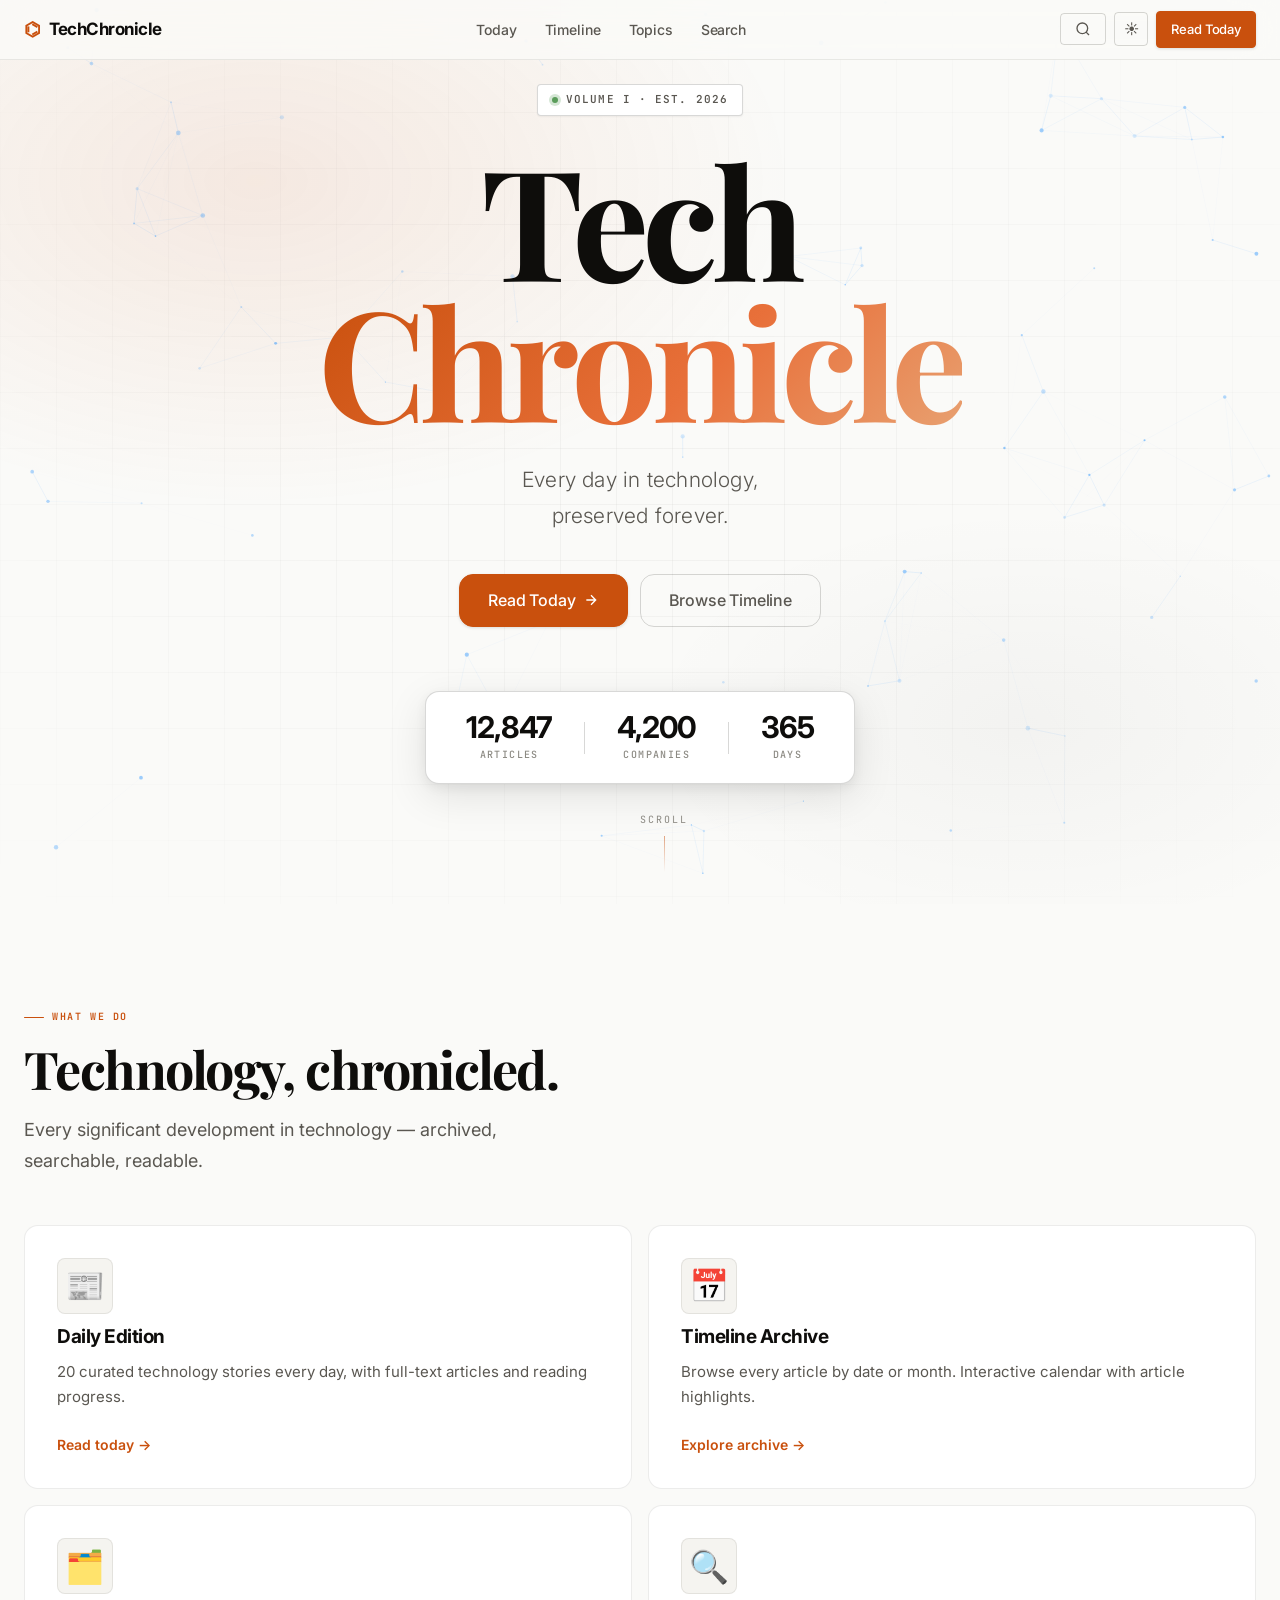
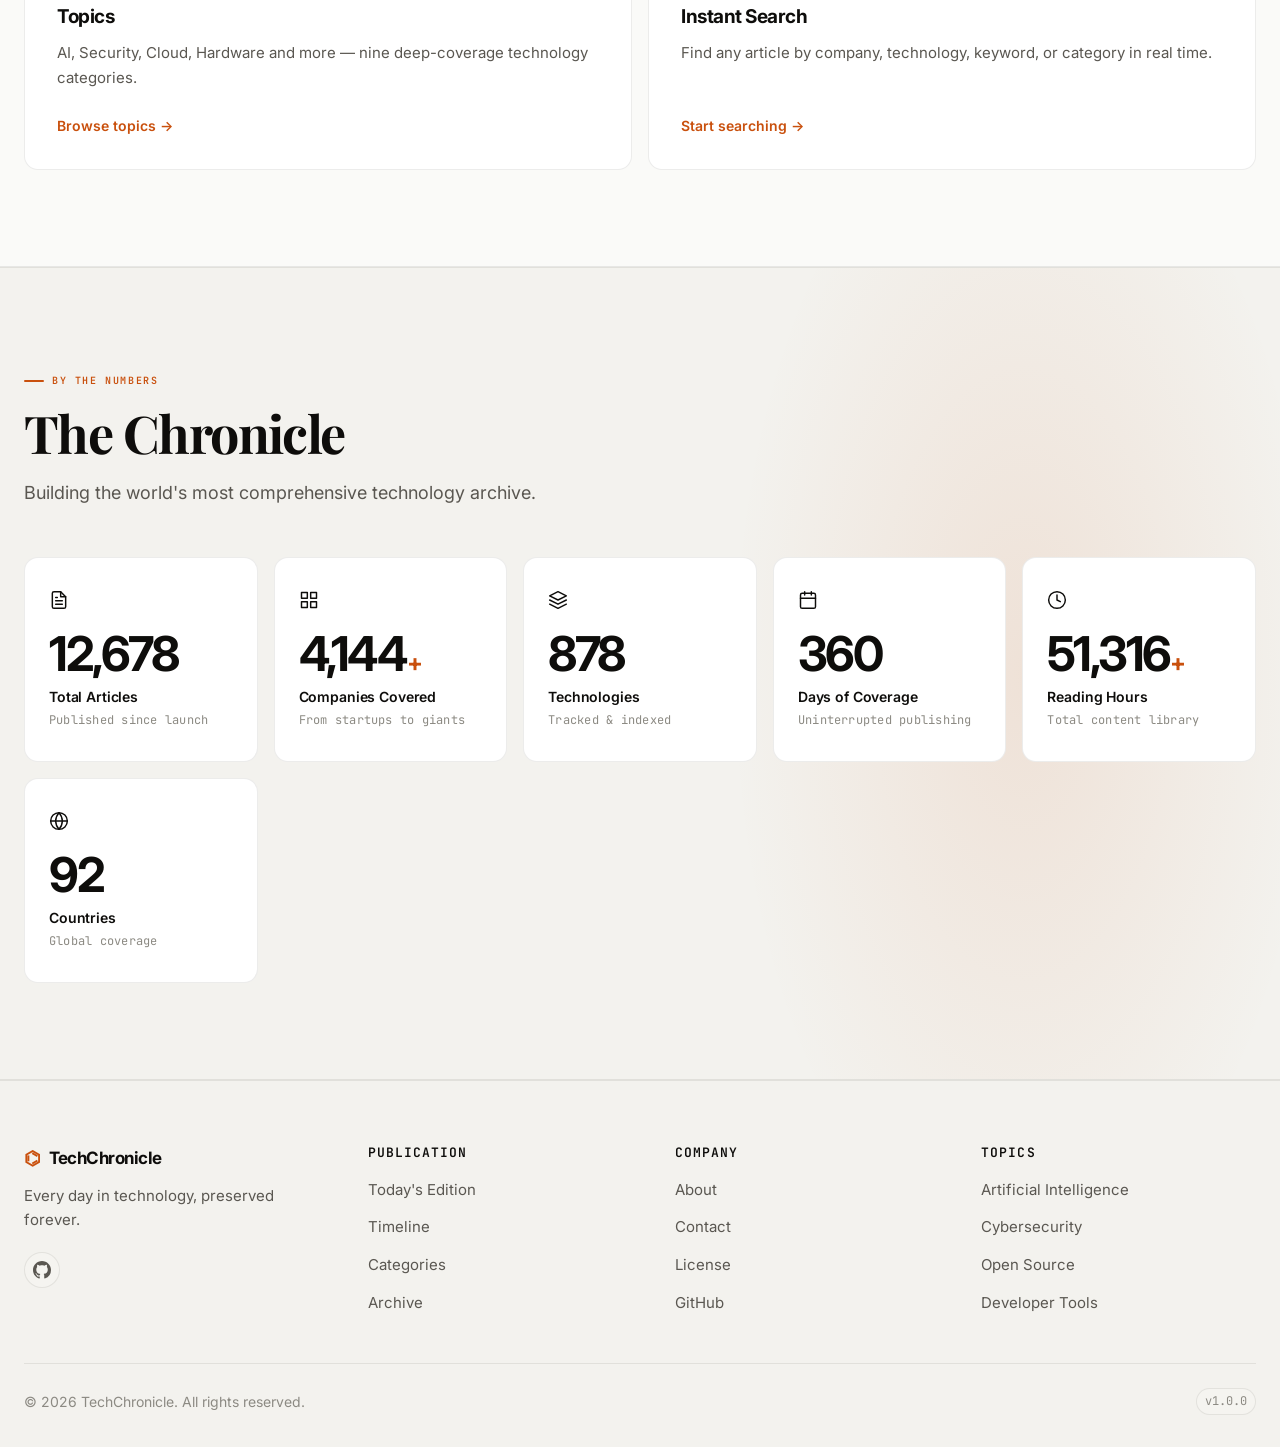
==== commit 8d2cafa5: "fix: update GitHub links to https://github.com/Aman-0402 across all pages" ====
--- a/index.html
+++ b/index.html
@@ -158,7 +158,7 @@
           </a>
           <p class="footer__tagline">Every day in technology, preserved forever.</p>
           <div class="footer__social">
-            <a href="https://github.com" class="footer__social-link" aria-label="GitHub" rel="noopener">
+            <a href="https://github.com/Aman-0402" class="footer__social-link" aria-label="GitHub" rel="noopener">
               <svg width="18" height="18" viewBox="0 0 24 24" fill="currentColor" aria-hidden="true"><path d="M12 0C5.37 0 0 5.37 0 12c0 5.31 3.435 9.795 8.205 11.385.6.105.825-.255.825-.57 0-.285-.015-1.23-.015-2.235-3.015.555-3.795-.735-4.035-1.41-.135-.345-.72-1.41-1.23-1.695-.42-.225-1.02-.78-.015-.795.945-.015 1.62.87 1.845 1.23 1.08 1.815 2.805 1.305 3.495.99.105-.78.42-1.305.765-1.605-2.67-.3-5.46-1.335-5.46-5.925 0-1.305.465-2.385 1.23-3.225-.12-.3-.54-1.53.12-3.18 0 0 1.005-.315 3.3 1.23.96-.27 1.98-.405 3-.405s2.04.135 3 .405c2.295-1.56 3.3-1.23 3.3-1.23.66 1.65.24 2.88.12 3.18.765.84 1.23 1.905 1.23 3.225 0 4.605-2.805 5.625-5.475 5.925.435.375.81 1.095.81 2.22 0 1.605-.015 2.895-.015 3.3 0 .315.225.69.825.57A12.02 12.02 0 0 0 24 12c0-6.63-5.37-12-12-12z"/></svg>
             </a>
           </div>
@@ -179,7 +179,7 @@
               <li><a href="#" class="footer__link">About</a></li>
               <li><a href="#" class="footer__link">Contact</a></li>
               <li><a href="#" class="footer__link">License</a></li>
-              <li><a href="https://github.com" class="footer__link" rel="noopener">GitHub</a></li>
+              <li><a href="https://github.com/Aman-0402" class="footer__link" rel="noopener">GitHub</a></li>
             </ul>
           </div>
           <div class="footer__col">
--- a/css/typography.css
+++ b/css/typography.css
@@ -50,12 +50,12 @@
 /* ---- Article Reader Typography ---- */
 .article-title {
   font-family: var(--font-serif);
-  font-size: clamp(1.875rem, 3.5vw, 3rem);
+  font-size: clamp(2.25rem, 4.5vw, 3.75rem);
   font-weight: 700;
-  line-height: 1.12;
+  line-height: 1.08;
   color: var(--text-primary);
   margin-bottom: var(--space-6);
-  letter-spacing: -0.03em;
+  letter-spacing: -0.035em;
 }
 
 .article-meta {
@@ -78,8 +78,8 @@
 }
 
 .article-body {
-  font-size: 1.0625rem;
-  line-height: 1.82;
+  font-size: 1.125rem;
+  line-height: 1.85;
   color: var(--text-primary);
 }
 
@@ -89,14 +89,13 @@
 
 .article-body p:first-of-type::first-letter {
   font-family: var(--font-serif);
-  font-size: 4em;
+  font-size: 3.25em;
   font-weight: 700;
   float: left;
-  line-height: 0.78;
-  margin-right: var(--space-2);
-  margin-top: 6px;
+  line-height: 0.82;
+  margin-right: 8px;
+  margin-top: 4px;
   color: var(--accent);
-  padding-right: 4px;
 }
 
 .article-body h3 {
--- a/css/components.css
+++ b/css/components.css
@@ -434,3 +434,27 @@
     border-radius: var(--radius-sm);
   }
 }
+
+/* ---- Per-category card colours ---- */
+.article-card { --cat-color: var(--accent); }
+
+.article-card[data-category="AI"]           { --cat-color: #4F8EF7; }
+.article-card[data-category="Cybersecurity"]{ --cat-color: #E85454; }
+.article-card[data-category="Cloud"]        { --cat-color: #3DBD7D; }
+.article-card[data-category="Programming"]  { --cat-color: #A36FE8; }
+.article-card[data-category="Hardware"]     { --cat-color: #E8943A; }
+.article-card[data-category="Startups"]     { --cat-color: #E8545A; }
+.article-card[data-category="Open Source"]  { --cat-color: #3BBFCF; }
+.article-card[data-category="Research"]     { --cat-color: #7B6FE8; }
+.article-card[data-category="Dev Tools"]    { --cat-color: #4EBF6E; }
+
+/* Apply cat-color to label, top stripe, and card number */
+.article-card .article-card__category { color: var(--cat-color); }
+.article-card .article-card__num      { color: var(--cat-color); }
+.article-card::before                 { background: linear-gradient(90deg, var(--cat-color), color-mix(in srgb, var(--cat-color) 60%, transparent)); }
+
+/* Left border flash on hover using cat-color */
+.article-card:hover {
+  border-left: 3px solid var(--cat-color);
+  padding-left: calc(var(--space-6) - 3px);
+}
--- a/css/pages.css
+++ b/css/pages.css
@@ -5,7 +5,7 @@
 
 /* ---- Page Header ---- */
 .page-header {
-  padding: calc(var(--nav-height) + var(--space-16)) 0 var(--space-14);
+  padding: calc(var(--nav-height) + var(--space-12)) 0 var(--space-10);
   background: var(--bg-secondary);
   border-bottom: 1px solid var(--border);
   position: relative;
@@ -254,9 +254,16 @@
 
 /* ---- Topics page ---- */
 .topic-articles {
-  padding: var(--space-12) 0 var(--space-24);
+  padding: var(--space-10) 0 var(--space-20);
   background: var(--bg-secondary);
   border-top: 1px solid var(--border);
+  scroll-margin-top: calc(var(--nav-height) + var(--space-4)); /* offset for fixed nav */
+}
+
+.topic-article-grid {
+  display: grid;
+  grid-template-columns: repeat(auto-fill, minmax(280px, 1fr));
+  gap: var(--space-4);
 }
 
 .topic-articles__header {
